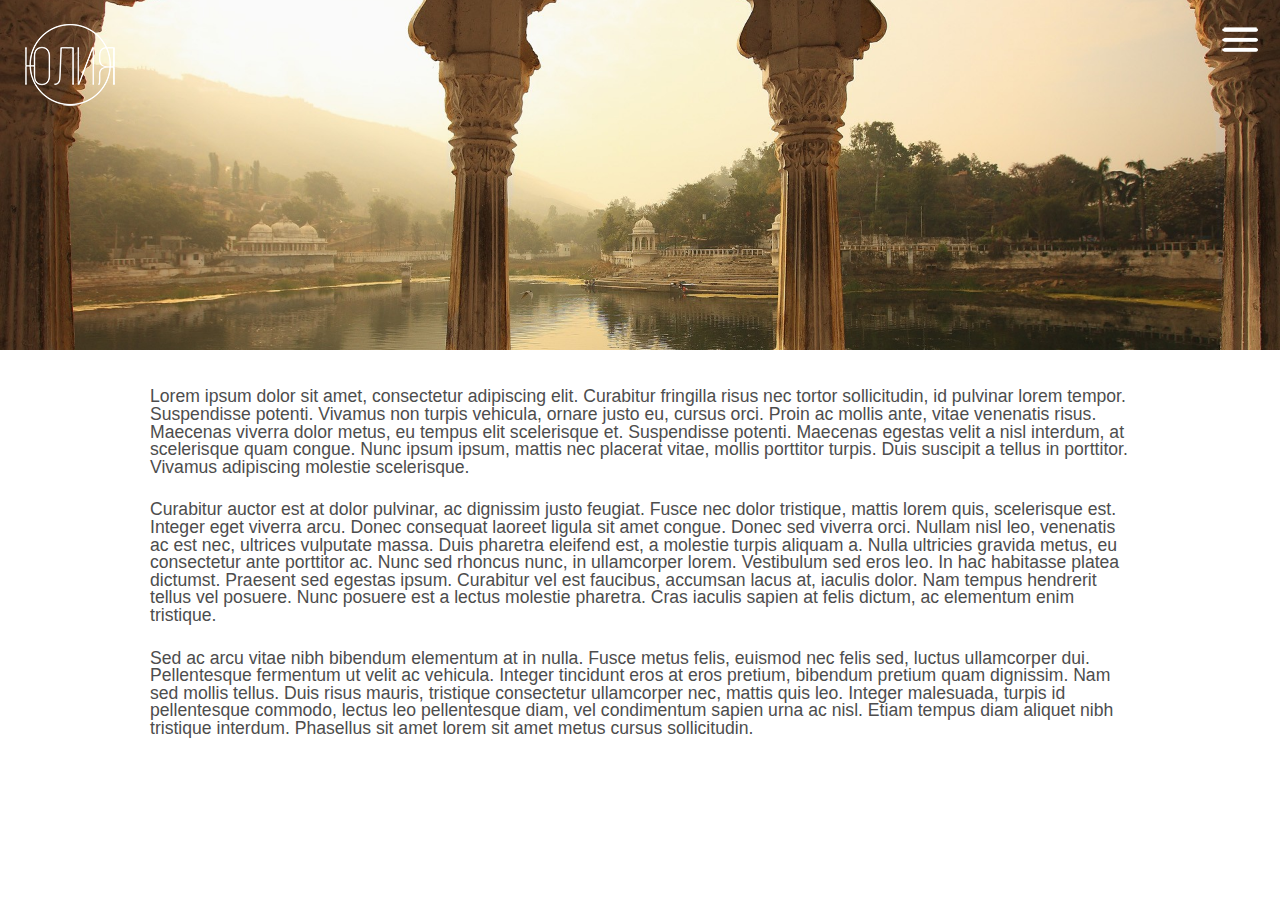
==== about.html @ 09c21a44 "Partial navigation fix" ====
<DOCTYPE HTML>
	<html>
	<head>		
		<meta charset="UTF-8" />
		<meta http-equiv="X-UA-Compatible" content="IE=edge,chrome=1"> 
		<title>About</title>
		<link href="http://maxcdn.bootstrapcdn.com/font-awesome/4.1.0/css/font-awesome.min.css" rel="stylesheet">
		<link href='http://fonts.googleapis.com/css?family=Lato:300' rel='stylesheet' type='text/css'>
		<link href='http://fonts.googleapis.com/css?family=Lato:100' rel='stylesheet' type='text/css'>
		<script type="text/javascript" src="js/main.js"></script>
		<link href="stylesheets/screen.css" media="screen, projection" rel="stylesheet" type="text/css"/>
		<link href='http://fonts.googleapis.com/css?family=Arimo' rel='stylesheet' type='text/css'>
	</head>
	<body>
		<div id="container-about">
			<div id="about-img">
				<span><a href="index.html"><img src="./images/logo-new.png" class="logo"></a></span>
				<nav id="main-nav">
					<a href="#" id="menu-icon"></a>
					<ul>
						<li><a href="about.html">About</a></li>
						<li><a href="basics.html">Basics</a></li>
						<li><a href="travel.html">Travel</a></li>
						<li><a href="photographs.html">Photographs</a></li>
					</ul>
				</nav>
			</div>
			<div id="content">
				<p> Lorem ipsum dolor sit amet, consectetur adipiscing elit. Curabitur fringilla risus nec tortor sollicitudin, id pulvinar lorem tempor. Suspendisse potenti. Vivamus non turpis vehicula, ornare justo eu, cursus orci. Proin ac mollis ante, vitae venenatis risus. Maecenas viverra dolor metus, eu tempus elit scelerisque et. Suspendisse potenti. Maecenas egestas velit a nisl interdum, at scelerisque quam congue. Nunc ipsum ipsum, mattis nec placerat vitae, mollis porttitor turpis. Duis suscipit a tellus in porttitor. Vivamus adipiscing molestie scelerisque.</p>

				<p>Curabitur auctor est at dolor pulvinar, ac dignissim justo feugiat. Fusce nec dolor tristique, mattis lorem quis, scelerisque est. Integer eget viverra arcu. Donec consequat laoreet ligula sit amet congue. Donec sed viverra orci. Nullam nisl leo, venenatis ac est nec, ultrices vulputate massa. Duis pharetra eleifend est, a molestie turpis aliquam a. Nulla ultricies gravida metus, eu consectetur ante porttitor ac. Nunc sed rhoncus nunc, in ullamcorper lorem. Vestibulum sed eros leo. In hac habitasse platea dictumst. Praesent sed egestas ipsum. Curabitur vel est faucibus, accumsan lacus at, iaculis dolor. Nam tempus hendrerit tellus vel posuere. Nunc posuere est a lectus molestie pharetra. Cras iaculis sapien at felis dictum, ac elementum enim tristique.</p>

				<p>Sed ac arcu vitae nibh bibendum elementum at in nulla. Fusce metus felis, euismod nec felis sed, luctus ullamcorper dui. Pellentesque fermentum ut velit ac vehicula. Integer tincidunt eros at eros pretium, bibendum pretium quam dignissim. Nam sed mollis tellus. Duis risus mauris, tristique consectetur ullamcorper nec, mattis quis leo. Integer malesuada, turpis id pellentesque commodo, lectus leo pellentesque diam, vel condimentum sapien urna ac nisl. Etiam tempus diam aliquet nibh tristique interdum. Phasellus sit amet lorem sit amet metus cursus sollicitudin. </p>
			</div>
		</div>
		<script type="text/javascript" src='bower_components/jquery/dist/jquery.js'></script>
	</body>
	</html>
---- stylesheets/screen.css ----
/* Welcome to Compass.
 * In this file you should write your main styles. (or centralize your imports)
 * Import this file using the following HTML or equivalent:
 * <link href="/stylesheets/screen.css" media="screen, projection" rel="stylesheet" type="text/css" /> */
/* line 17, ../../../../../Library/Ruby/Gems/2.0.0/gems/compass-0.12.7/frameworks/compass/stylesheets/compass/reset/_utilities.scss */
html, body, div, span, applet, object, iframe,
h1, h2, h3, h4, h5, h6, p, blockquote, pre,
a, abbr, acronym, address, big, cite, code,
del, dfn, em, img, ins, kbd, q, s, samp,
small, strike, strong, sub, sup, tt, var,
b, u, i, center,
dl, dt, dd, ol, ul, li,
fieldset, form, label, legend,
table, caption, tbody, tfoot, thead, tr, th, td,
article, aside, canvas, details, embed,
figure, figcaption, footer, header, hgroup,
menu, nav, output, ruby, section, summary,
time, mark, audio, video {
  margin: 0;
  padding: 0;
  border: 0;
  font: inherit;
  font-size: 100%;
  vertical-align: baseline;
}

/* line 22, ../../../../../Library/Ruby/Gems/2.0.0/gems/compass-0.12.7/frameworks/compass/stylesheets/compass/reset/_utilities.scss */
html {
  line-height: 1;
}

/* line 24, ../../../../../Library/Ruby/Gems/2.0.0/gems/compass-0.12.7/frameworks/compass/stylesheets/compass/reset/_utilities.scss */
ol, ul {
  list-style: none;
}

/* line 26, ../../../../../Library/Ruby/Gems/2.0.0/gems/compass-0.12.7/frameworks/compass/stylesheets/compass/reset/_utilities.scss */
table {
  border-collapse: collapse;
  border-spacing: 0;
}

/* line 28, ../../../../../Library/Ruby/Gems/2.0.0/gems/compass-0.12.7/frameworks/compass/stylesheets/compass/reset/_utilities.scss */
caption, th, td {
  text-align: left;
  font-weight: normal;
  vertical-align: middle;
}

/* line 30, ../../../../../Library/Ruby/Gems/2.0.0/gems/compass-0.12.7/frameworks/compass/stylesheets/compass/reset/_utilities.scss */
q, blockquote {
  quotes: none;
}
/* line 103, ../../../../../Library/Ruby/Gems/2.0.0/gems/compass-0.12.7/frameworks/compass/stylesheets/compass/reset/_utilities.scss */
q:before, q:after, blockquote:before, blockquote:after {
  content: "";
  content: none;
}

/* line 32, ../../../../../Library/Ruby/Gems/2.0.0/gems/compass-0.12.7/frameworks/compass/stylesheets/compass/reset/_utilities.scss */
a img {
  border: none;
}

/* line 116, ../../../../../Library/Ruby/Gems/2.0.0/gems/compass-0.12.7/frameworks/compass/stylesheets/compass/reset/_utilities.scss */
article, aside, details, figcaption, figure, footer, header, hgroup, menu, nav, section, summary {
  display: block;
}

/* line 13, ../sass/screen.scss */
body {
  color: black;
  font-family: 'Lato', sans-serif;
}

/* line 17, ../sass/screen.scss */
#container-about {
  min-height: 850px;
  margin: 0 auto;
  width: 100%;
}

/* line 22, ../sass/screen.scss */
#container-index {
  background: url("../images/3.jpg") no-repeat scroll 0 center/cover #333333;
  height: 975px;
  margin: 0 auto;
  position: fixed;
  top: 0;
  width: 100%;
}
/* line 29, ../sass/screen.scss */
#container-index h1 {
  color: white;
  font-size: 8.5em;
  font-weight: 100;
}

/* line 35, ../sass/screen.scss */
.landing {
  text-align: center;
  margin-top: 200px;
}

/* line 39, ../sass/screen.scss */
.second {
  text-align: center;
  margin-top: 50px;
}

/* line 44, ../sass/screen.scss */
span .logo {
  float: left;
  margin: 20px 0 0 20px;
}
/* line 48, ../sass/screen.scss */
span .nav {
  float: right;
  margin-right: 40px;
  margin-top: 20px;
}

/* line 54, ../sass/screen.scss */
#menu-icon {
  display: block;
  width: 40px;
  height: 40px;
  background: url(../images/menu.png) center;
  background-repeat: no-repeat;
  float: right;
  z-index: 2;
  margin: 20px 20px 0 0;
}

/* line 64, ../sass/screen.scss */
#main-nav ul, #main-nav:active ul {
  display: none;
  position: absolute;
  padding: 20px;
  background-color: #000;
  border: 5px solid #000;
  width: 100%;
  border-radius: 4px 0px 4px 4px;
  min-height: 875px;
}

/* line 74, ../sass/screen.scss */
a:hover#menu-icon {
  border-radius: 4px 4px 0 0;
}

/* line 77, ../sass/screen.scss */
#logo img {
  width: 250px;
}

/* line 80, ../sass/screen.scss */
#main-nav li {
  text-align: center;
  width: 100%;
  padding: 3px 0px;
  margin: 0;
}
/* line 86, ../sass/screen.scss */
#main-nav li a {
  color: fff;
  text-decoration: none;
  font-size: 8em;
  font-weight: 100;
}
/* line 92, ../sass/screen.scss */
#main-nav li a:hover {
  text-decoration: underline;
}

/* line 96, ../sass/screen.scss */
#about-img {
  background: url("../images/about.jpg") no-repeat scroll 0 center/cover #333333;
  height: 350px;
  margin: 0 auto;
  top: 0;
  width: 100%;
}
/* line 103, ../sass/screen.scss */
#about-img h1 {
  text-align: center;
  font-size: 5em;
  color: #fff;
  font-weight: 100;
  padding-top: 150px;
  position: relative;
}

/* line 112, ../sass/screen.scss */
#basics-img {
  background: url("../images/basics.jpg") no-repeat scroll 0 center/cover #333333;
  height: 350px;
  margin: 0 auto;
  top: 0;
  width: 100%;
}
/* line 119, ../sass/screen.scss */
#basics-img h1 {
  text-align: center;
  font-size: 5em;
  color: #fff;
  font-weight: 100;
  padding-top: 150px;
  position: relative;
}

/* line 129, ../sass/screen.scss */
#content {
  max-width: 980px;
  margin: 0 auto;
  padding: 3%;
}
/* line 134, ../sass/screen.scss */
#content p {
  color: #4D4D4D;
  font-size: 1.1em;
  padding-bottom: 25px;
  font-weight: 400;
  font-family: 'Oxygen', sans-serif;
}

/* line 142, ../sass/screen.scss */
#travel-img {
  background: url("../images/travel.jpg") no-repeat scroll 0 center/cover #333333;
  height: 350px;
  margin: 0 auto;
  top: 0;
  width: 100%;
}
/* line 149, ../sass/screen.scss */
#travel-img h1 {
  text-align: center;
  font-size: 5em;
  color: #fff;
  font-weight: 100;
  padding-top: 150px;
  position: relative;
}

/* line 158, ../sass/screen.scss */
#photographs-img {
  background: url("../images/photographs.jpg") no-repeat scroll 0 center/cover #333333;
  height: 350px;
  margin: 0 auto;
  top: 0;
  width: 100%;
}
/* line 165, ../sass/screen.scss */
#photographs-img h1 {
  text-align: center;
  font-size: 5em;
  color: #fff;
  font-weight: 100;
  padding-top: 150px;
  position: relative;
}
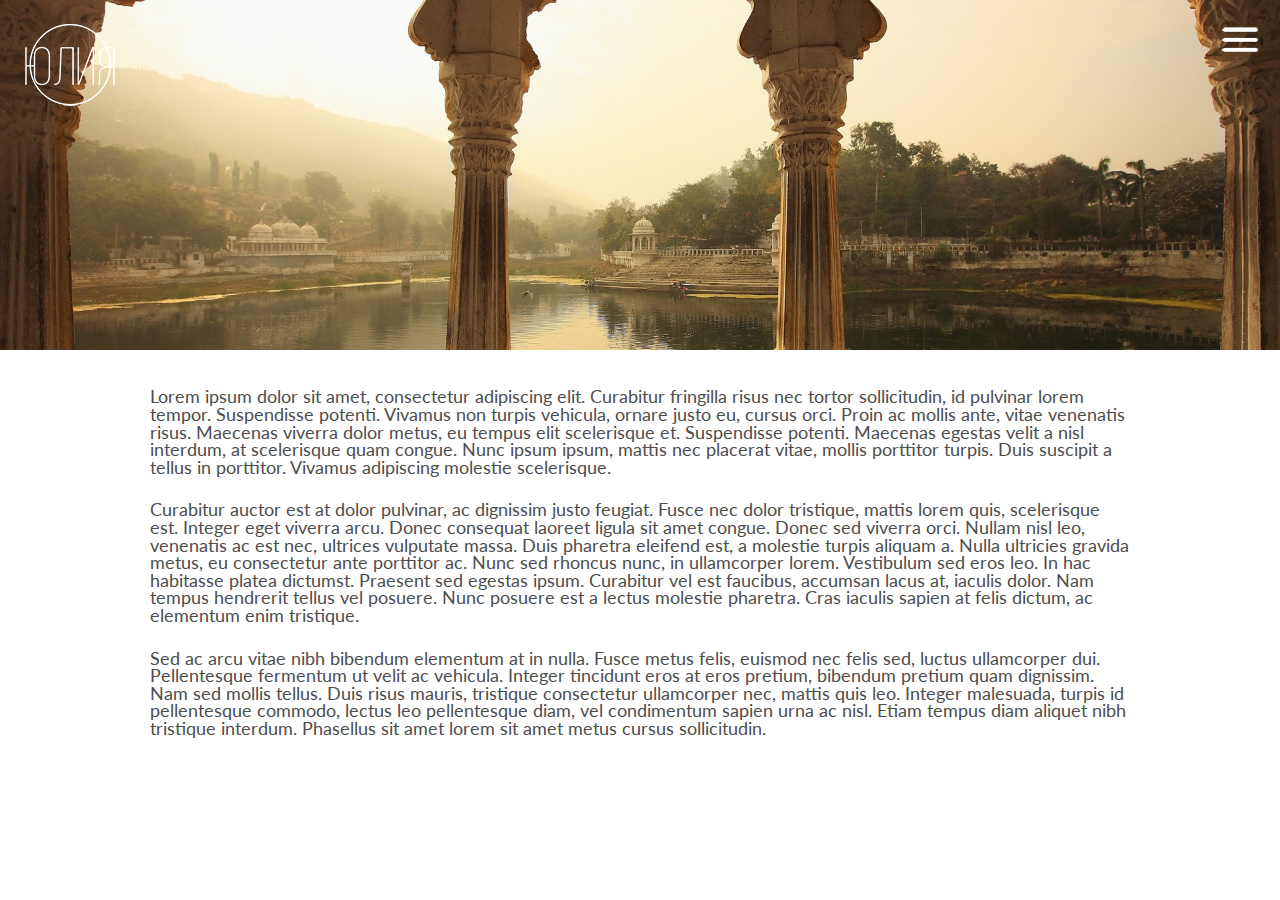
==== commit fcd54221: "Fixed nav" ====
--- a/about.html
+++ b/about.html
@@ -4,20 +4,21 @@
 		<meta charset="UTF-8" />
 		<meta http-equiv="X-UA-Compatible" content="IE=edge,chrome=1"> 
 		<title>About</title>
+		<script type="text/javascript" src='bower_components/jquery/dist/jquery.js'></script>
 		<link href="http://maxcdn.bootstrapcdn.com/font-awesome/4.1.0/css/font-awesome.min.css" rel="stylesheet">
 		<link href='http://fonts.googleapis.com/css?family=Lato:300' rel='stylesheet' type='text/css'>
 		<link href='http://fonts.googleapis.com/css?family=Lato:100' rel='stylesheet' type='text/css'>
 		<script type="text/javascript" src="js/main.js"></script>
 		<link href="stylesheets/screen.css" media="screen, projection" rel="stylesheet" type="text/css"/>
-		<link href='http://fonts.googleapis.com/css?family=Arimo' rel='stylesheet' type='text/css'>
 	</head>
 	<body>
 		<div id="container-about">
 			<div id="about-img">
 				<span><a href="index.html"><img src="./images/logo-new.png" class="logo"></a></span>
 				<nav id="main-nav">
-					<a href="#" id="menu-icon"></a>
+					<a href="#" id="menu-icon" class="show"></a>
 					<ul>
+						<li><a href="index.html">Home</a></li>
 						<li><a href="about.html">About</a></li>
 						<li><a href="basics.html">Basics</a></li>
 						<li><a href="travel.html">Travel</a></li>
@@ -33,6 +34,5 @@
 				<p>Sed ac arcu vitae nibh bibendum elementum at in nulla. Fusce metus felis, euismod nec felis sed, luctus ullamcorper dui. Pellentesque fermentum ut velit ac vehicula. Integer tincidunt eros at eros pretium, bibendum pretium quam dignissim. Nam sed mollis tellus. Duis risus mauris, tristique consectetur ullamcorper nec, mattis quis leo. Integer malesuada, turpis id pellentesque commodo, lectus leo pellentesque diam, vel condimentum sapien urna ac nisl. Etiam tempus diam aliquet nibh tristique interdum. Phasellus sit amet lorem sit amet metus cursus sollicitudin. </p>
 			</div>
 		</div>
-		<script type="text/javascript" src='bower_components/jquery/dist/jquery.js'></script>
 	</body>
 	</html>--- a/stylesheets/screen.css
+++ b/stylesheets/screen.css
@@ -135,45 +135,41 @@
 /* line 64, ../sass/screen.scss */
 #main-nav ul, #main-nav:active ul {
   display: none;
-  position: absolute;
-  padding: 20px;
   background-color: #000;
-  border: 5px solid #000;
-  width: 100%;
-  border-radius: 4px 0px 4px 4px;
-  min-height: 875px;
-}
-
-/* line 74, ../sass/screen.scss */
+  width: 100%;
+  height: 875px;
+}
+
+/* line 70, ../sass/screen.scss */
 a:hover#menu-icon {
   border-radius: 4px 4px 0 0;
 }
 
-/* line 77, ../sass/screen.scss */
+/* line 73, ../sass/screen.scss */
 #logo img {
   width: 250px;
 }
 
-/* line 80, ../sass/screen.scss */
+/* line 76, ../sass/screen.scss */
 #main-nav li {
   text-align: center;
   width: 100%;
-  padding: 3px 0px;
+  padding: 5px 0px;
   margin: 0;
 }
-/* line 86, ../sass/screen.scss */
+/* line 82, ../sass/screen.scss */
 #main-nav li a {
   color: fff;
   text-decoration: none;
-  font-size: 8em;
-  font-weight: 100;
-}
-/* line 92, ../sass/screen.scss */
+  font-size: 7em;
+  font-weight: 100;
+}
+/* line 88, ../sass/screen.scss */
 #main-nav li a:hover {
   text-decoration: underline;
 }
 
-/* line 96, ../sass/screen.scss */
+/* line 93, ../sass/screen.scss */
 #about-img {
   background: url("../images/about.jpg") no-repeat scroll 0 center/cover #333333;
   height: 350px;
@@ -181,7 +177,7 @@
   top: 0;
   width: 100%;
 }
-/* line 103, ../sass/screen.scss */
+/* line 100, ../sass/screen.scss */
 #about-img h1 {
   text-align: center;
   font-size: 5em;
@@ -191,7 +187,7 @@
   position: relative;
 }
 
-/* line 112, ../sass/screen.scss */
+/* line 109, ../sass/screen.scss */
 #basics-img {
   background: url("../images/basics.jpg") no-repeat scroll 0 center/cover #333333;
   height: 350px;
@@ -199,7 +195,7 @@
   top: 0;
   width: 100%;
 }
-/* line 119, ../sass/screen.scss */
+/* line 116, ../sass/screen.scss */
 #basics-img h1 {
   text-align: center;
   font-size: 5em;
@@ -209,22 +205,21 @@
   position: relative;
 }
 
-/* line 129, ../sass/screen.scss */
+/* line 126, ../sass/screen.scss */
 #content {
   max-width: 980px;
   margin: 0 auto;
   padding: 3%;
 }
-/* line 134, ../sass/screen.scss */
+/* line 131, ../sass/screen.scss */
 #content p {
   color: #4D4D4D;
   font-size: 1.1em;
   padding-bottom: 25px;
   font-weight: 400;
-  font-family: 'Oxygen', sans-serif;
-}
-
-/* line 142, ../sass/screen.scss */
+}
+
+/* line 138, ../sass/screen.scss */
 #travel-img {
   background: url("../images/travel.jpg") no-repeat scroll 0 center/cover #333333;
   height: 350px;
@@ -232,7 +227,7 @@
   top: 0;
   width: 100%;
 }
-/* line 149, ../sass/screen.scss */
+/* line 145, ../sass/screen.scss */
 #travel-img h1 {
   text-align: center;
   font-size: 5em;
@@ -242,7 +237,7 @@
   position: relative;
 }
 
-/* line 158, ../sass/screen.scss */
+/* line 154, ../sass/screen.scss */
 #photographs-img {
   background: url("../images/photographs.jpg") no-repeat scroll 0 center/cover #333333;
   height: 350px;
@@ -250,7 +245,7 @@
   top: 0;
   width: 100%;
 }
-/* line 165, ../sass/screen.scss */
+/* line 161, ../sass/screen.scss */
 #photographs-img h1 {
   text-align: center;
   font-size: 5em;
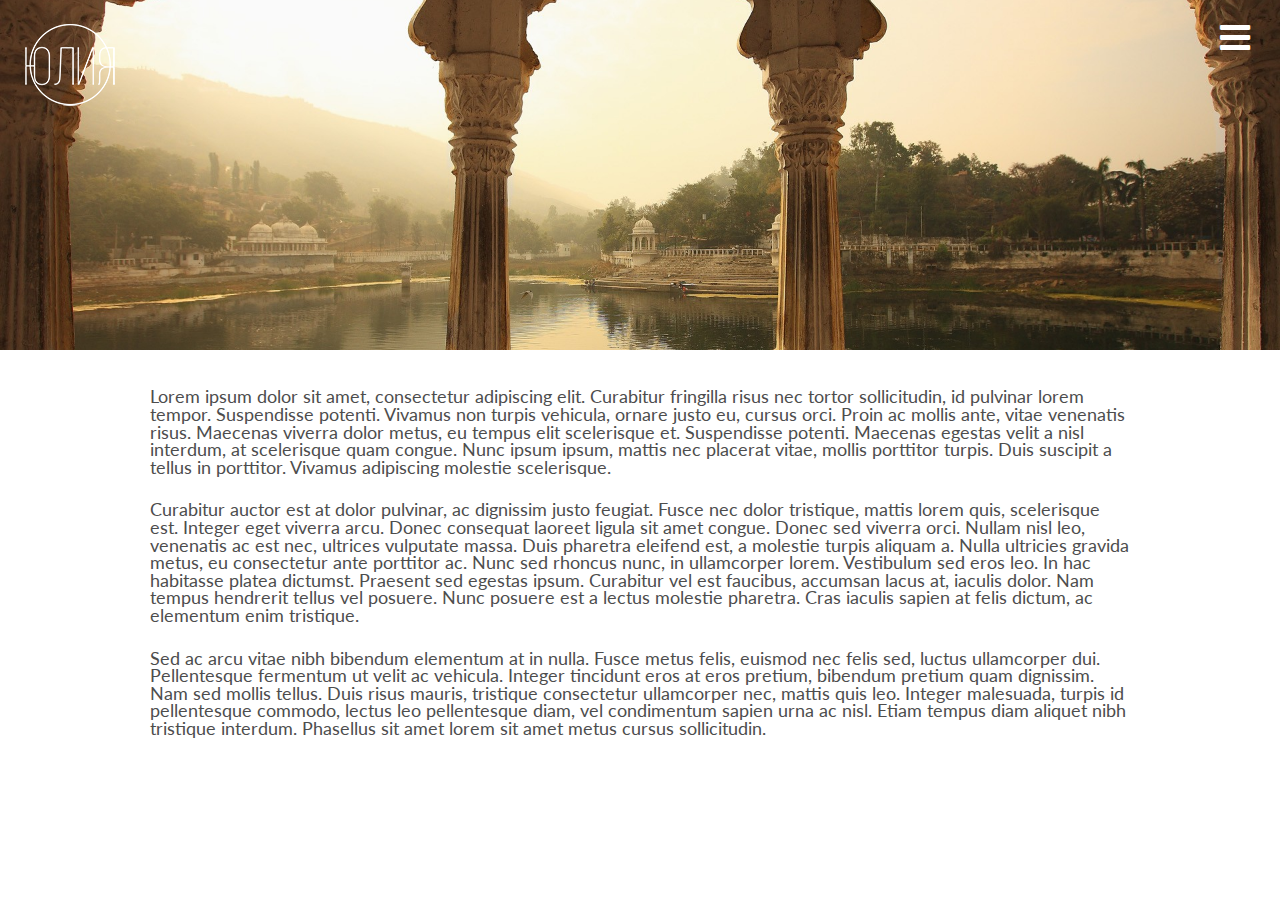
==== commit 8b3c8740: "Photo subdivisions" ====
--- a/about.html
+++ b/about.html
@@ -16,7 +16,7 @@
 			<div id="about-img">
 				<span><a href="index.html"><img src="./images/logo-new.png" class="logo"></a></span>
 				<nav id="main-nav">
-					<a href="#" id="menu-icon" class="show"></a>
+					<a href="#" id="menu-icon" class="show"><i class="fa fa-bars"></i></a>
 					<ul>
 						<li><a href="index.html">Home</a></li>
 						<li><a href="about.html">About</a></li>
--- a/stylesheets/screen.css
+++ b/stylesheets/screen.css
@@ -125,14 +125,19 @@
   display: block;
   width: 40px;
   height: 40px;
-  background: url(../images/menu.png) center;
   background-repeat: no-repeat;
   float: right;
   z-index: 2;
-  margin: 20px 20px 0 0;
-}
-
-/* line 64, ../sass/screen.scss */
+  margin: 20px 20px 0 40px;
+}
+
+/* line 63, ../sass/screen.scss */
+.fa-bars {
+  color: #fff;
+  font-size: 2.2em;
+}
+
+/* line 67, ../sass/screen.scss */
 #main-nav ul, #main-nav:active ul {
   display: none;
   background-color: #000;
@@ -140,36 +145,36 @@
   height: 875px;
 }
 
-/* line 70, ../sass/screen.scss */
+/* line 73, ../sass/screen.scss */
 a:hover#menu-icon {
   border-radius: 4px 4px 0 0;
 }
 
-/* line 73, ../sass/screen.scss */
+/* line 76, ../sass/screen.scss */
 #logo img {
   width: 250px;
 }
 
-/* line 76, ../sass/screen.scss */
+/* line 79, ../sass/screen.scss */
 #main-nav li {
   text-align: center;
   width: 100%;
   padding: 5px 0px;
   margin: 0;
 }
-/* line 82, ../sass/screen.scss */
+/* line 85, ../sass/screen.scss */
 #main-nav li a {
   color: fff;
   text-decoration: none;
   font-size: 7em;
   font-weight: 100;
 }
-/* line 88, ../sass/screen.scss */
+/* line 91, ../sass/screen.scss */
 #main-nav li a:hover {
   text-decoration: underline;
 }
 
-/* line 93, ../sass/screen.scss */
+/* line 96, ../sass/screen.scss */
 #about-img {
   background: url("../images/about.jpg") no-repeat scroll 0 center/cover #333333;
   height: 350px;
@@ -177,7 +182,7 @@
   top: 0;
   width: 100%;
 }
-/* line 100, ../sass/screen.scss */
+/* line 103, ../sass/screen.scss */
 #about-img h1 {
   text-align: center;
   font-size: 5em;
@@ -187,7 +192,7 @@
   position: relative;
 }
 
-/* line 109, ../sass/screen.scss */
+/* line 112, ../sass/screen.scss */
 #basics-img {
   background: url("../images/basics.jpg") no-repeat scroll 0 center/cover #333333;
   height: 350px;
@@ -195,7 +200,7 @@
   top: 0;
   width: 100%;
 }
-/* line 116, ../sass/screen.scss */
+/* line 119, ../sass/screen.scss */
 #basics-img h1 {
   text-align: center;
   font-size: 5em;
@@ -205,13 +210,13 @@
   position: relative;
 }
 
-/* line 126, ../sass/screen.scss */
+/* line 128, ../sass/screen.scss */
 #content {
   max-width: 980px;
   margin: 0 auto;
   padding: 3%;
 }
-/* line 131, ../sass/screen.scss */
+/* line 133, ../sass/screen.scss */
 #content p {
   color: #4D4D4D;
   font-size: 1.1em;
@@ -219,7 +224,17 @@
   font-weight: 400;
 }
 
-/* line 138, ../sass/screen.scss */
+/* line 140, ../sass/screen.scss */
+#content-photos {
+  margin: 0 auto;
+  padding: 3%;
+}
+/* line 144, ../sass/screen.scss */
+#content-photos h3 {
+  padding: 5px;
+}
+
+/* line 148, ../sass/screen.scss */
 #travel-img {
   background: url("../images/travel.jpg") no-repeat scroll 0 center/cover #333333;
   height: 350px;
@@ -227,7 +242,7 @@
   top: 0;
   width: 100%;
 }
-/* line 145, ../sass/screen.scss */
+/* line 155, ../sass/screen.scss */
 #travel-img h1 {
   text-align: center;
   font-size: 5em;
@@ -237,7 +252,7 @@
   position: relative;
 }
 
-/* line 154, ../sass/screen.scss */
+/* line 164, ../sass/screen.scss */
 #photographs-img {
   background: url("../images/photographs.jpg") no-repeat scroll 0 center/cover #333333;
   height: 350px;
@@ -245,7 +260,7 @@
   top: 0;
   width: 100%;
 }
-/* line 161, ../sass/screen.scss */
+/* line 171, ../sass/screen.scss */
 #photographs-img h1 {
   text-align: center;
   font-size: 5em;
@@ -254,3 +269,76 @@
   padding-top: 150px;
   position: relative;
 }
+
+/* line 180, ../sass/screen.scss */
+#map-canvas {
+  height: 700px;
+}
+
+/* line 184, ../sass/screen.scss */
+ul.img-list {
+  list-style-type: none;
+  margin: 0;
+  padding: 0;
+  text-align: center;
+}
+
+/* line 191, ../sass/screen.scss */
+ul.img-list li {
+  display: inline-block;
+  margin: 0 1em 1em 0;
+  position: relative;
+}
+
+/* line 197, ../sass/screen.scss */
+div.text-content {
+  font-family: 'Lato', sans-serif;
+  background: rgba(0, 0, 0, 0.6);
+  font-size: 1.0em;
+  color: white;
+  font-weight: 100;
+  cursor: pointer;
+  position: absolute;
+  opacity: 0;
+  -webkit-transition: opacity 500ms;
+  -moz-transition: opacity 500ms;
+  -o-transition: opacity 500ms;
+  transition: opacity 500ms;
+  z-index: 1;
+  top: 0;
+  left: 0;
+  bottom: 0;
+  right: 0;
+}
+
+/* line 217, ../sass/screen.scss */
+div.text-content h3 {
+  text-transform: uppercase;
+  font-weight: 100;
+  font-size: 1.4em;
+  text-decoration: underline;
+}
+
+/* line 223, ../sass/screen.scss */
+.img-list img {
+  width: 100%;
+}
+
+/* line 226, ../sass/screen.scss */
+div.text-content div {
+  display: table-cell;
+  text-align: center;
+  vertical-align: middle;
+  width: 420px;
+  height: 225px;
+}
+
+/* line 233, ../sass/screen.scss */
+ul.img-list li:hover div.text-content {
+  opacity: 1;
+}
+
+/* line 236, ../sass/screen.scss */
+.photo-main {
+  display: inline-block;
+}
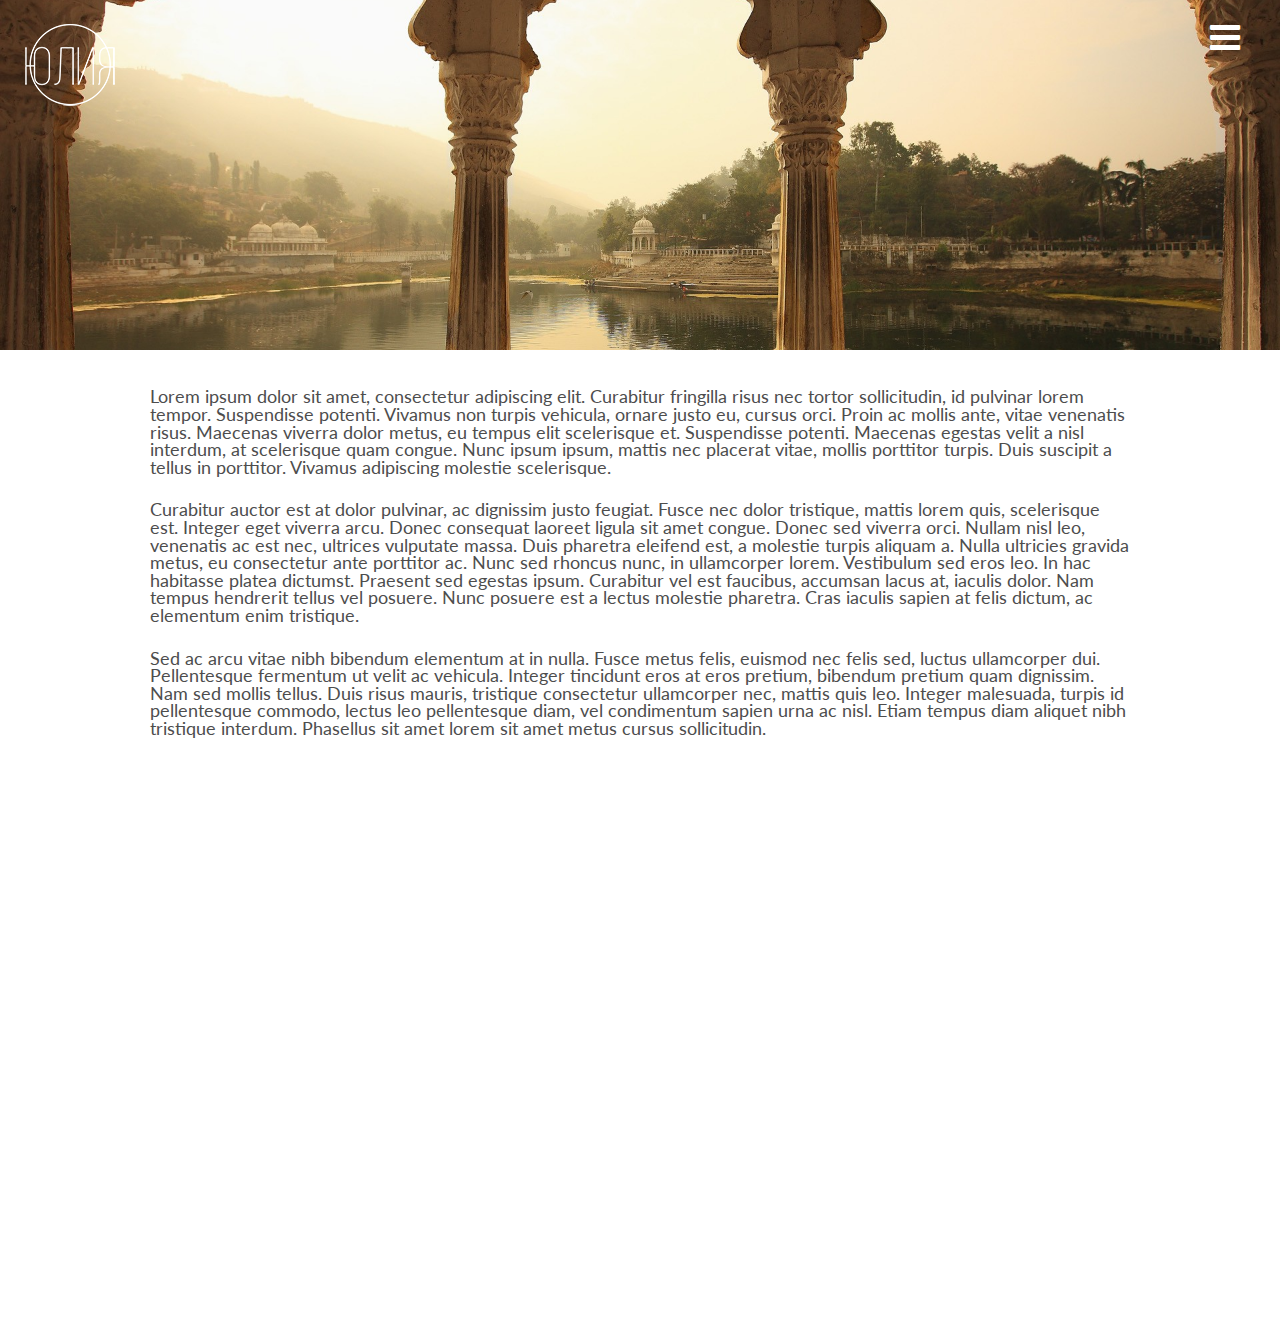
==== commit c11ad69a: "Code clean up" ====
--- a/about.html
+++ b/about.html
@@ -12,8 +12,8 @@
 		<link href="stylesheets/screen.css" media="screen, projection" rel="stylesheet" type="text/css"/>
 	</head>
 	<body>
-		<div id="container-about">
-			<div id="about-img">
+		<div id="container">
+			<div id="about-img" class="page-img">
 				<span><a href="index.html"><img src="./images/logo-new.png" class="logo"></a></span>
 				<nav id="main-nav">
 					<a href="#" id="menu-icon" class="show"><i class="fa fa-bars"></i></a>
@@ -25,6 +25,7 @@
 						<li><a href="photographs.html">Photographs</a></li>
 					</ul>
 				</nav>
+				<h1>ABOUT</h1>
 			</div>
 			<div id="content">
 				<p> Lorem ipsum dolor sit amet, consectetur adipiscing elit. Curabitur fringilla risus nec tortor sollicitudin, id pulvinar lorem tempor. Suspendisse potenti. Vivamus non turpis vehicula, ornare justo eu, cursus orci. Proin ac mollis ante, vitae venenatis risus. Maecenas viverra dolor metus, eu tempus elit scelerisque et. Suspendisse potenti. Maecenas egestas velit a nisl interdum, at scelerisque quam congue. Nunc ipsum ipsum, mattis nec placerat vitae, mollis porttitor turpis. Duis suscipit a tellus in porttitor. Vivamus adipiscing molestie scelerisque.</p>
--- a/stylesheets/screen.css
+++ b/stylesheets/screen.css
@@ -67,20 +67,20 @@
   display: block;
 }
 
-/* line 13, ../sass/screen.scss */
+/* line 14, ../sass/screen.scss */
 body {
   color: black;
   font-family: 'Lato', sans-serif;
 }
 
-/* line 17, ../sass/screen.scss */
-#container-about {
+/* line 18, ../sass/screen.scss */
+#container {
   min-height: 850px;
   margin: 0 auto;
   width: 100%;
 }
 
-/* line 22, ../sass/screen.scss */
+/* line 23, ../sass/screen.scss */
 #container-index {
   background: url("../images/3.jpg") no-repeat scroll 0 center/cover #333333;
   height: 975px;
@@ -89,38 +89,40 @@
   top: 0;
   width: 100%;
 }
-/* line 29, ../sass/screen.scss */
+/* line 30, ../sass/screen.scss */
 #container-index h1 {
   color: white;
   font-size: 8.5em;
   font-weight: 100;
 }
 
-/* line 35, ../sass/screen.scss */
+/* line 36, ../sass/screen.scss */
 .landing {
   text-align: center;
   margin-top: 200px;
 }
 
-/* line 39, ../sass/screen.scss */
+/* line 40, ../sass/screen.scss */
 .second {
   text-align: center;
   margin-top: 50px;
 }
 
-/* line 44, ../sass/screen.scss */
+/* line 45, ../sass/screen.scss */
 span .logo {
   float: left;
   margin: 20px 0 0 20px;
-}
-/* line 48, ../sass/screen.scss */
+  position: absolute;
+}
+/* line 50, ../sass/screen.scss */
 span .nav {
   float: right;
   margin-right: 40px;
   margin-top: 20px;
-}
-
-/* line 54, ../sass/screen.scss */
+  position: absolute;
+}
+
+/* line 57, ../sass/screen.scss */
 #menu-icon {
   display: block;
   width: 40px;
@@ -129,15 +131,17 @@
   float: right;
   z-index: 2;
   margin: 20px 20px 0 40px;
-}
-
-/* line 63, ../sass/screen.scss */
+  position: absolute;
+  right: 10;
+}
+
+/* line 68, ../sass/screen.scss */
 .fa-bars {
   color: #fff;
   font-size: 2.2em;
 }
 
-/* line 67, ../sass/screen.scss */
+/* line 72, ../sass/screen.scss */
 #main-nav ul, #main-nav:active ul {
   display: none;
   background-color: #000;
@@ -145,137 +149,111 @@
   height: 875px;
 }
 
-/* line 73, ../sass/screen.scss */
+/* line 78, ../sass/screen.scss */
 a:hover#menu-icon {
   border-radius: 4px 4px 0 0;
 }
 
-/* line 76, ../sass/screen.scss */
+/* line 81, ../sass/screen.scss */
 #logo img {
   width: 250px;
 }
 
-/* line 79, ../sass/screen.scss */
+/* line 84, ../sass/screen.scss */
 #main-nav li {
   text-align: center;
   width: 100%;
   padding: 5px 0px;
   margin: 0;
 }
-/* line 85, ../sass/screen.scss */
+/* line 90, ../sass/screen.scss */
 #main-nav li a {
-  color: fff;
+  color: white;
   text-decoration: none;
   font-size: 7em;
   font-weight: 100;
 }
-/* line 91, ../sass/screen.scss */
+/* line 96, ../sass/screen.scss */
 #main-nav li a:hover {
   text-decoration: underline;
 }
 
-/* line 96, ../sass/screen.scss */
+/* line 101, ../sass/screen.scss */
 #about-img {
   background: url("../images/about.jpg") no-repeat scroll 0 center/cover #333333;
-  height: 350px;
-  margin: 0 auto;
-  top: 0;
-  width: 100%;
-}
-/* line 103, ../sass/screen.scss */
-#about-img h1 {
-  text-align: center;
-  font-size: 5em;
-  color: #fff;
-  font-weight: 100;
-  padding-top: 150px;
-  position: relative;
-}
-
-/* line 112, ../sass/screen.scss */
+}
+
+/* line 104, ../sass/screen.scss */
 #basics-img {
   background: url("../images/basics.jpg") no-repeat scroll 0 center/cover #333333;
+}
+
+/* line 107, ../sass/screen.scss */
+#travel-img {
+  background: url("../images/travel.jpg") no-repeat scroll 0 center/cover #333333;
+}
+
+/* line 110, ../sass/screen.scss */
+#photographs-img {
+  background: url("../images/photographs.jpg") no-repeat scroll 0 center/cover #333333;
+}
+
+/* line 113, ../sass/screen.scss */
+.page-img {
   height: 350px;
   margin: 0 auto;
   top: 0;
   width: 100%;
 }
 /* line 119, ../sass/screen.scss */
-#basics-img h1 {
+.page-img h1 {
   text-align: center;
   font-size: 5em;
-  color: #fff;
-  font-weight: 100;
-  padding-top: 150px;
+  color: white;
+  font-weight: 100;
+  padding-top: 1250px;
   position: relative;
 }
 
-/* line 128, ../sass/screen.scss */
+/* line 129, ../sass/screen.scss */
 #content {
   max-width: 980px;
   margin: 0 auto;
   padding: 3%;
 }
-/* line 133, ../sass/screen.scss */
+/* line 134, ../sass/screen.scss */
 #content p {
-  color: #4D4D4D;
+  color: #4d4d4d;
   font-size: 1.1em;
   padding-bottom: 25px;
   font-weight: 400;
 }
 
-/* line 140, ../sass/screen.scss */
+/* line 141, ../sass/screen.scss */
 #content-photos {
   margin: 0 auto;
   padding: 3%;
-}
-/* line 144, ../sass/screen.scss */
+  margin-top: 50px;
+  text-align: center;
+}
+/* line 147, ../sass/screen.scss */
 #content-photos h3 {
   padding: 5px;
 }
 
-/* line 148, ../sass/screen.scss */
-#travel-img {
-  background: url("../images/travel.jpg") no-repeat scroll 0 center/cover #333333;
-  height: 350px;
-  margin: 0 auto;
-  top: 0;
-  width: 100%;
-}
-/* line 155, ../sass/screen.scss */
-#travel-img h1 {
-  text-align: center;
-  font-size: 5em;
-  color: #fff;
-  font-weight: 100;
-  padding-top: 150px;
-  position: relative;
-}
-
-/* line 164, ../sass/screen.scss */
-#photographs-img {
-  background: url("../images/photographs.jpg") no-repeat scroll 0 center/cover #333333;
-  height: 350px;
-  margin: 0 auto;
-  top: 0;
-  width: 100%;
-}
-/* line 171, ../sass/screen.scss */
-#photographs-img h1 {
-  text-align: center;
-  font-size: 5em;
-  color: #fff;
-  font-weight: 100;
-  padding-top: 150px;
-  position: relative;
-}
-
-/* line 180, ../sass/screen.scss */
+/* line 151, ../sass/screen.scss */
+#header {
+  position: absolute;
+  left: 100px;
+  top: 150px;
+}
+
+/* line 156, ../sass/screen.scss */
 #map-canvas {
   height: 700px;
 }
 
-/* line 184, ../sass/screen.scss */
+/* line 160, ../sass/screen.scss */
 ul.img-list {
   list-style-type: none;
   margin: 0;
@@ -283,19 +261,19 @@
   text-align: center;
 }
 
-/* line 191, ../sass/screen.scss */
+/* line 167, ../sass/screen.scss */
 ul.img-list li {
   display: inline-block;
   margin: 0 1em 1em 0;
   position: relative;
 }
 
-/* line 197, ../sass/screen.scss */
+/* line 172, ../sass/screen.scss */
 div.text-content {
   font-family: 'Lato', sans-serif;
   background: rgba(0, 0, 0, 0.6);
   font-size: 1.0em;
-  color: white;
+  color: #4d4d4d;
   font-weight: 100;
   cursor: pointer;
   position: absolute;
@@ -310,21 +288,15 @@
   bottom: 0;
   right: 0;
 }
-
-/* line 217, ../sass/screen.scss */
+/* line 191, ../sass/screen.scss */
 div.text-content h3 {
   text-transform: uppercase;
   font-weight: 100;
   font-size: 1.4em;
   text-decoration: underline;
-}
-
-/* line 223, ../sass/screen.scss */
-.img-list img {
-  width: 100%;
-}
-
-/* line 226, ../sass/screen.scss */
+  color: white;
+}
+/* line 199, ../sass/screen.scss */
 div.text-content div {
   display: table-cell;
   text-align: center;
@@ -333,12 +305,17 @@
   height: 225px;
 }
 
-/* line 233, ../sass/screen.scss */
+/* line 209, ../sass/screen.scss */
+.img-list img {
+  width: 100%;
+}
+
+/* line 212, ../sass/screen.scss */
 ul.img-list li:hover div.text-content {
   opacity: 1;
 }
 
-/* line 236, ../sass/screen.scss */
+/* line 215, ../sass/screen.scss */
 .photo-main {
   display: inline-block;
 }
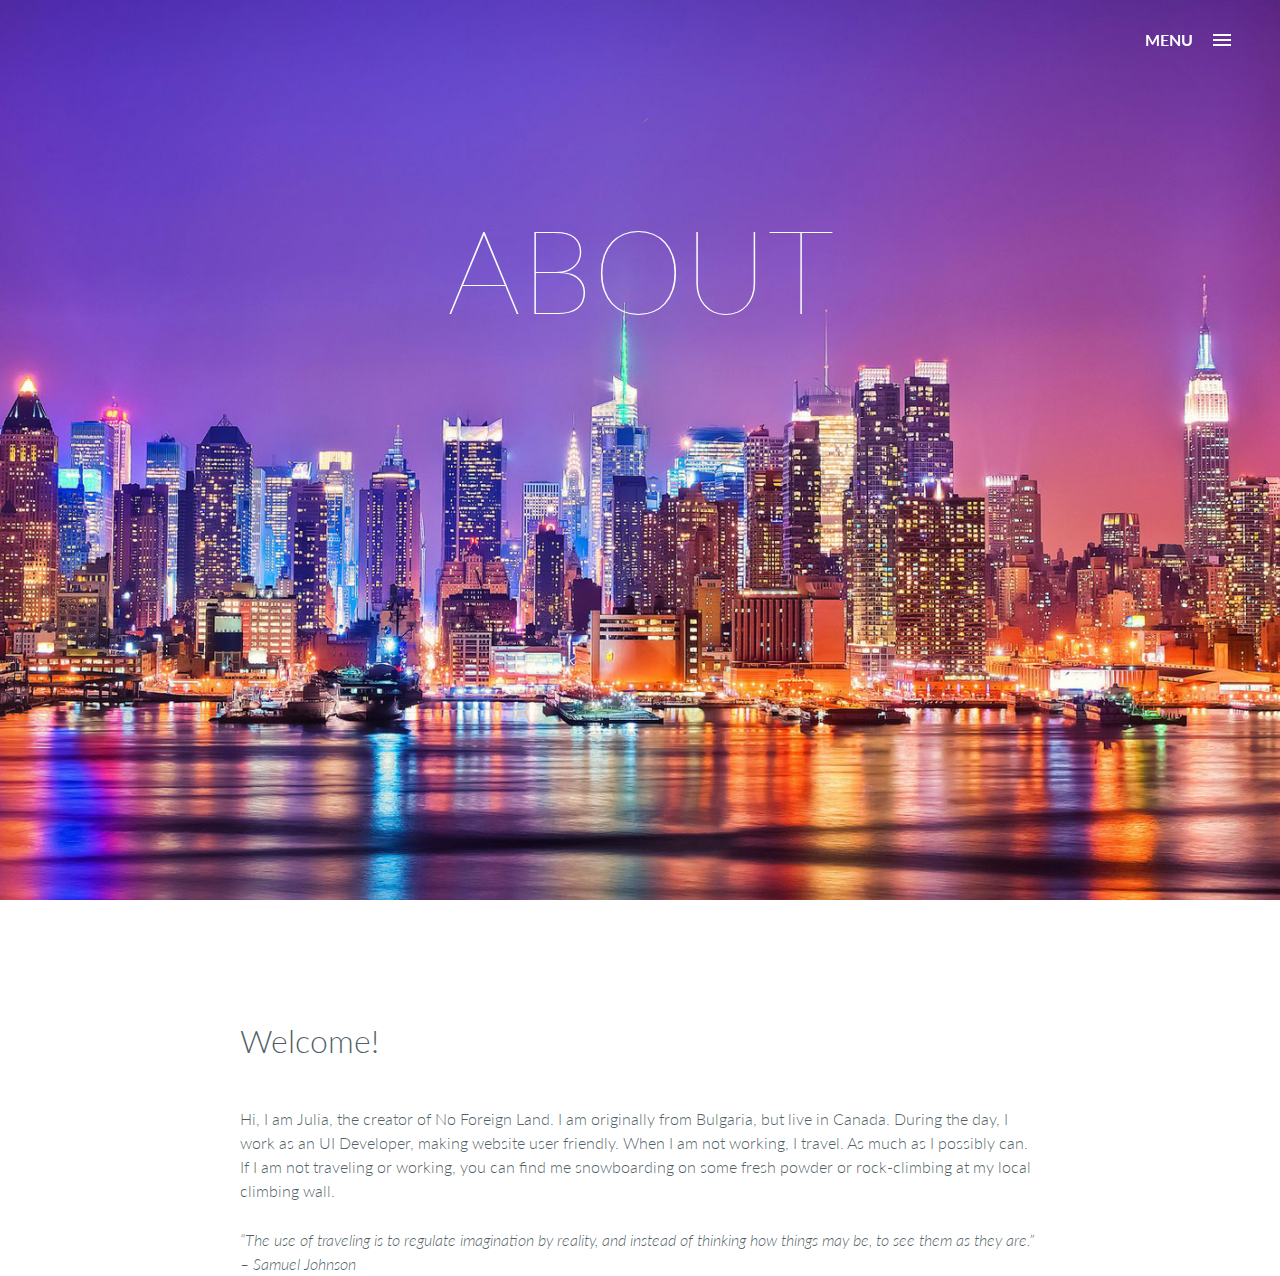
==== commit f632701d: "Added about me page" ====
--- a/about.html
+++ b/about.html
@@ -1,39 +1,47 @@
-<DOCTYPE HTML>
-	<html>
-	<head>		
-		<meta charset="UTF-8" />
-		<meta http-equiv="X-UA-Compatible" content="IE=edge,chrome=1"> 
-		<title>About</title>
-		<script type="text/javascript" src='bower_components/jquery/dist/jquery.js'></script>
-		<link href="http://maxcdn.bootstrapcdn.com/font-awesome/4.1.0/css/font-awesome.min.css" rel="stylesheet">
-		<link href='http://fonts.googleapis.com/css?family=Lato:300' rel='stylesheet' type='text/css'>
-		<link href='http://fonts.googleapis.com/css?family=Lato:100' rel='stylesheet' type='text/css'>
-		<script type="text/javascript" src="js/main.js"></script>
-		<link href="stylesheets/screen.css" media="screen, projection" rel="stylesheet" type="text/css"/>
-	</head>
-	<body>
-		<div id="container">
-			<div id="about-img" class="page-img">
-				<span><a href="index.html"><img src="./images/logo-new.png" class="logo"></a></span>
-				<nav id="main-nav">
-					<a href="#" id="menu-icon" class="show"><i class="fa fa-bars"></i></a>
-					<ul>
-						<li><a href="index.html">Home</a></li>
-						<li><a href="about.html">About</a></li>
-						<li><a href="basics.html">Basics</a></li>
-						<li><a href="travel.html">Travel</a></li>
-						<li><a href="photographs.html">Photographs</a></li>
-					</ul>
-				</nav>
-				<h1>ABOUT</h1>
-			</div>
-			<div id="content">
-				<p> Lorem ipsum dolor sit amet, consectetur adipiscing elit. Curabitur fringilla risus nec tortor sollicitudin, id pulvinar lorem tempor. Suspendisse potenti. Vivamus non turpis vehicula, ornare justo eu, cursus orci. Proin ac mollis ante, vitae venenatis risus. Maecenas viverra dolor metus, eu tempus elit scelerisque et. Suspendisse potenti. Maecenas egestas velit a nisl interdum, at scelerisque quam congue. Nunc ipsum ipsum, mattis nec placerat vitae, mollis porttitor turpis. Duis suscipit a tellus in porttitor. Vivamus adipiscing molestie scelerisque.</p>
+<!DOCTYPE html>
+<html lang="en" class="no-js">
+<head>
+	<meta charset="UTF-8">
+	<meta name="viewport" content="width=device-width, initial-scale=1">
 
-				<p>Curabitur auctor est at dolor pulvinar, ac dignissim justo feugiat. Fusce nec dolor tristique, mattis lorem quis, scelerisque est. Integer eget viverra arcu. Donec consequat laoreet ligula sit amet congue. Donec sed viverra orci. Nullam nisl leo, venenatis ac est nec, ultrices vulputate massa. Duis pharetra eleifend est, a molestie turpis aliquam a. Nulla ultricies gravida metus, eu consectetur ante porttitor ac. Nunc sed rhoncus nunc, in ullamcorper lorem. Vestibulum sed eros leo. In hac habitasse platea dictumst. Praesent sed egestas ipsum. Curabitur vel est faucibus, accumsan lacus at, iaculis dolor. Nam tempus hendrerit tellus vel posuere. Nunc posuere est a lectus molestie pharetra. Cras iaculis sapien at felis dictum, ac elementum enim tristique.</p>
+	<link href='http://fonts.googleapis.com/css?family=Lato:400,300,100' rel='stylesheet' type='text/css'>
 
-				<p>Sed ac arcu vitae nibh bibendum elementum at in nulla. Fusce metus felis, euismod nec felis sed, luctus ullamcorper dui. Pellentesque fermentum ut velit ac vehicula. Integer tincidunt eros at eros pretium, bibendum pretium quam dignissim. Nam sed mollis tellus. Duis risus mauris, tristique consectetur ullamcorper nec, mattis quis leo. Integer malesuada, turpis id pellentesque commodo, lectus leo pellentesque diam, vel condimentum sapien urna ac nisl. Etiam tempus diam aliquet nibh tristique interdum. Phasellus sit amet lorem sit amet metus cursus sollicitudin. </p>
-			</div>
+	<link rel="stylesheet" href="css/reset.css">
+	<link rel="stylesheet" href="css/style.css">
+  	
+	<title>About</title>
+</head>
+<body>
+	<header class="cd-header">
+		<a class="cd-primary-nav-trigger" href="#0">
+			<span class="cd-menu-text">Menu</span><span class="cd-menu-icon"></span>
+		</a>
+	</header>
+	<nav>
+		<ul class="cd-primary-nav">
+			<li><a href="index.html">Home</a></li>
+			<li><a href="about.html">About</a></li>
+			<li><a href="travel.html">Travel</a></li>
+			<li><a href="photos.html">Photos</a></li>
+
+		</ul>
+	</nav>
+
+	<section class="cd-intro about">
+		<h1 class="hide">ABOUT</h1>
+	</section>
+
+	<main class="cd-main-content">
+		<div class="cd-container about-content">
+			<h3>Welcome!</h3>
+			<p>Hi, I am Julia, the creator of No Foreign Land. I am originally from Bulgaria, but live in Canada. During the day, I work as an UI Developer, making website user friendly. When I am not working, I travel. As much as I possibly can. If I am not traveling or working, you can find me snowboarding on some fresh powder or rock-climbing at my local climbing wall.</p>
+			<h4>“The use of traveling is to regulate imagination by reality, and instead of thinking how things may be, to see them as they are.” – Samuel Johnson </h4>
 		</div>
-	</body>
-	</html>+	</main>
+	<script src="js/libs/jquery-2.1.1.js"></script>
+
+	<script type="text/javascript" src="./js/libs/underscore-min.js"></script>
+	<script type="text/javascript" src="./js/libs/backbone-min.js"></script>
+	<script src="js/main.js"></script>
+</body>
+</html>--- a/css/style.css
+++ b/css/style.css
@@ -0,0 +1,500 @@
+html, body {
+  height: 100%;
+}
+body {
+  font-size: 100%;
+  font-family: 'Lato', sans-serif;
+  color: rgba(2, 23, 37, 0.7);
+  background-color: white;
+  font-weight: 100;
+}
+body.overflow-hidden {
+  overflow: hidden;
+}
+.fa-angle-down{
+    color:#fff;
+    font-size:4em;
+    text-align: center;
+}
+#arrow-down{
+    text-align:center;
+    padding-top:400px;
+}
+.city-name{
+  font-size: 1.6em;
+  text-decoration: underline;
+}
+.cd-container {
+  width: 90%; 
+  max-width: 800px;
+  margin: 0 auto;
+  text-align: left;
+  padding-top:125px;
+  font-weight: 300;
+}
+.about-content h3{
+  font-size: 2.0em;
+  padding-bottom: 50px;
+}
+.about-content p{
+  line-height: 1.5em;
+  padding-bottom: 25px;
+}
+.about-content h4{
+  font-size: 1.0em;
+  line-height: 1.5em;
+  font-style: italic;
+}
+#city-index-container{
+  width: 100%;
+  height: 300px;
+  text-align: center;
+  border-bottom: 1px solid #ccc;
+}
+#city-index-container h1{
+  font-size: 2.0em;
+  font-weight: 300;
+  text-align: center;
+  padding-top:50px;
+  margin-bottom: 25px;
+}
+#searchBox{
+  border: 1px solid #4a4a4a;
+  border-radius: 2px;
+  background-color: #fff;
+  color: #4a4a4a;
+  padding: 10px 8px;
+  margin-top: 15px;
+  width: 250px;
+  font-size: 0.8em;
+}
+#search-label{
+  margin-right: 15px;
+}
+label{
+  margin-right: 5px;
+}
+.check{
+  margin-top: 40px;
+}
+input{
+  margin-right: 30px;
+  height: 1.25em;
+  width: 1.25em;
+}
+.select{
+  font-weight: 300; 
+  font-size: 1.1em;
+}
+.search{
+  font-weight: 300;
+  font-size: 1.3em;
+  padding-right: 20px;
+}
+.cd-container:after {
+  content: "";
+  display: table;
+  clear: both;
+}
+.cd-header {
+  position: absolute;
+  top: 0;
+  left: 0;
+  background: rgba(0, 0, 0, 0.95);
+  height: 50px;
+  width: 100%;
+  z-index: 3;
+  box-shadow: 0 1px 2px rgba(0, 0, 0, 0.3);
+  -webkit-font-smoothing: antialiased;
+  -moz-osx-font-smoothing: grayscale;
+}
+@media only screen and (min-width: 768px) {
+  .cd-header {
+    height: 80px;
+    background: transparent;
+    box-shadow: none;
+  }
+}
+@media only screen and (min-width: 1170px) {
+  .cd-header {
+    -webkit-transition: background-color 0.3s;
+    -moz-transition: background-color 0.3s;
+    transition: background-color 0.3s;
+    -webkit-transform: translate3d(0, 0, 0);
+    -moz-transform: translate3d(0, 0, 0);
+    -ms-transform: translate3d(0, 0, 0);
+    -o-transform: translate3d(0, 0, 0);
+    transform: translate3d(0, 0, 0);
+    -webkit-backface-visibility: hidden;
+    backface-visibility: hidden;
+  }
+  .cd-header.is-fixed {
+    position: fixed;
+    top: -80px;
+    background-color: rgba(0, 0, 0, 0.96);
+    -webkit-transition: -webkit-transform 0.3s;
+    -moz-transition: -moz-transform 0.3s;
+    transition: transform 0.3s;
+  }
+  .cd-header.is-visible {
+    -webkit-transform: translate3d(0, 100%, 0);
+    -moz-transform: translate3d(0, 100%, 0);
+    -ms-transform: translate3d(0, 100%, 0);
+    -o-transform: translate3d(0, 100%, 0);
+    transform: translate3d(0, 100%, 0);
+  }
+  .cd-header.menu-is-open {
+    background:transparent;
+  }
+}
+.cd-primary-nav-trigger {
+  position: absolute;
+  right: 0;
+  top: 0;
+  height: 100%;
+  width: 50px;
+  background-color: #000;
+}
+.cd-primary-nav-trigger .cd-menu-text {
+  color: white;
+  text-transform: uppercase;
+  font-weight: 700;
+  display: none;
+}
+.cd-primary-nav-trigger .cd-menu-icon {
+  display: inline-block;
+  position: absolute;
+  left: 50%;
+  top: 50%;
+  bottom: auto;
+  right: auto;
+  -webkit-transform: translateX(-50%) translateY(-50%);
+  -moz-transform: translateX(-50%) translateY(-50%);
+  -ms-transform: translateX(-50%) translateY(-50%);
+  -o-transform: translateX(-50%) translateY(-50%);
+  transform: translateX(-50%) translateY(-50%);
+  width: 18px;
+  height: 2px;
+  background-color: white;
+  -webkit-transition: background-color 0.3s;
+  -moz-transition: background-color 0.3s;
+  transition: background-color 0.3s;
+}
+.cd-primary-nav-trigger .cd-menu-icon::before, .cd-primary-nav-trigger .cd-menu-icon:after {
+  content: '';
+  width: 100%;
+  height: 100%;
+  position: absolute;
+  background-color: white;
+  right: 0;
+  -webkit-transition: -webkit-transform .3s, top .3s, background-color 0s;
+  -moz-transition: -moz-transform .3s, top .3s, background-color 0s;
+  transition: transform .3s, top .3s, background-color 0s;
+}
+.cd-primary-nav-trigger .cd-menu-icon::before {
+  top: -5px;
+}
+.cd-primary-nav-trigger .cd-menu-icon::after {
+  top: 5px;
+}
+.cd-primary-nav-trigger .cd-menu-icon.is-clicked {
+  background-color: rgba(255, 255, 255, 0);
+}
+.cd-primary-nav-trigger .cd-menu-icon.is-clicked::before, .cd-primary-nav-trigger .cd-menu-icon.is-clicked::after {
+  background-color: white;
+}
+.cd-primary-nav-trigger .cd-menu-icon.is-clicked::before {
+  top: 0;
+  -webkit-transform: rotate(135deg);
+  -moz-transform: rotate(135deg);
+  -ms-transform: rotate(135deg);
+  -o-transform: rotate(135deg);
+  transform: rotate(135deg);
+}
+.cd-primary-nav-trigger .cd-menu-icon.is-clicked::after {
+  top: 0;
+  -webkit-transform: rotate(225deg);
+  -moz-transform: rotate(225deg);
+  -ms-transform: rotate(225deg);
+  -o-transform: rotate(225deg);
+  transform: rotate(225deg);
+}
+@media only screen and (min-width: 768px) {
+  .cd-primary-nav-trigger {
+    width: 100px;
+    padding-left: 1em;
+    background-color: transparent;
+    height: 30px;
+    line-height: 30px;
+    right: 2.2em;
+    top: 50%;
+    bottom: auto;
+    -webkit-transform: translateY(-50%);
+    -moz-transform: translateY(-50%);
+    -ms-transform: translateY(-50%);
+    -o-transform: translateY(-50%);
+    transform: translateY(-50%);
+  }
+  .cd-primary-nav-trigger .cd-menu-text {
+    display: inline-block;
+    margin-right: 20px;
+  }
+  .cd-primary-nav-trigger .cd-menu-icon {
+    left: auto;
+    -webkit-transform: translateX(0) translateY(-50%);
+    -moz-transform: translateX(0) translateY(-50%);
+    -ms-transform: translateX(0) translateY(-50%);
+    -o-transform: translateX(0) translateY(-50%);
+    transform: translateX(0) translateY(-50%);
+  }
+}
+
+.cd-primary-nav {
+  position: fixed;
+  left: 0;
+  top: 0;
+  height: 100%;
+  width: 100%;
+  background:rgba(0, 0, 0, 0.8);
+  z-index: 2;
+  text-align: center;
+  padding: 50px 0;
+  -webkit-backface-visibility: hidden;
+  backface-visibility: hidden;
+  overflow: auto;
+  -webkit-overflow-scrolling: touch;
+  -webkit-transform: translateY(-100%);
+  -moz-transform: translateY(-100%);
+  -ms-transform: translateY(-100%);
+  -o-transform: translateY(-100%);
+  transform: translateY(-100%);
+  -webkit-transition-property: -webkit-transform;
+  -moz-transition-property: -moz-transform;
+  transition-property: transform;
+  -webkit-transition-duration: 0.4s;
+  -moz-transition-duration: 0.4s;
+  transition-duration: 0.4s;
+}
+.cd-primary-nav li {
+  font-size: 22px;
+  font-size: 1.375rem;
+  font-weight: 300;
+  -webkit-font-smoothing: antialiased;
+  -moz-osx-font-smoothing: grayscale;
+  margin: .2em 0;
+  text-transform: capitalize;
+}
+.cd-primary-nav a {
+  display: inline-block;
+  padding: .4em 1em;
+  font-size: 1.9em;
+  border-radius: 0.25em;
+  color: #fff;
+  text-decoration: none;
+  text-transform: uppercase;
+  -webkit-transition: background 0.2s;
+  -moz-transition: background 0.2s;
+  transition: background 0.2s;
+}
+.cd-primary-nav a:hover{
+  text-decoration: underline;
+}
+.no-touch .cd-primary-nav a:hover {
+  text-decoration: underline;
+}
+.cd-primary-nav .cd-label {
+  color: #06446e;
+  text-transform: uppercase;
+  font-weight: 700;
+  font-size: 14px;
+  font-size: 0.875rem;
+  margin: 2.4em 0 .8em;
+}
+.cd-primary-nav.is-visible {
+  -webkit-transform: translateY(0);
+  -moz-transform: translateY(0);
+  -ms-transform: translateY(0);
+  -o-transform: translateY(0);
+  transform: translateY(0);
+}
+@media only screen and (min-width: 768px) {
+  .cd-primary-nav {
+    padding: 80px 0;
+  }
+}
+@media only screen and (min-width: 1170px) {
+  .cd-primary-nav li {
+    font-size: 30px;
+    font-size: 1.875rem;
+  }
+  .cd-primary-nav .cd-label {
+    font-size: 16px;
+    font-size: 1rem;
+  }
+}
+
+.home{
+  background: url("../img/index-background.jpg") no-repeat center center;
+}
+.about{
+  background: url("../img/basics.jpg") no-repeat center center;
+
+}
+.photos{
+  background: url("../img/photographs.jpg") no-repeat center center;
+
+}
+.travel{
+  background: url("../img/travel.jpg") no-repeat center center;
+
+}
+.city-container{
+  color:#4A4A4A;
+  background-color: #fff;
+  padding:25px; 
+  text-align: left;
+}
+.city-container:active,
+.city-container:hover{
+  background: rgba(74, 74, 74, 0.2); 
+  color: #4A4A4A;
+}
+ul{
+  padding: 0;
+}
+ul li .city-container{
+  cursor: pointer;;
+  display: block;
+  font-size: 1.2em;
+  height: 185px;
+}
+#listing li{
+  list-style-type: none;
+  display: block;
+  text-align: left;
+    cursor: pointer;
+    max-width: 800px;
+}
+.city-thum{
+  float: left;
+  width: 249px;
+}
+.details{
+  float: right;
+  text-align: left;
+  width: 500px;
+}
+.city-title{
+  padding-bottom: 25px;
+  font-size: 1.1em;
+}
+.city-description{
+  font-size: 0.9em;
+}
+/*
+.img-wrapper{
+  width: 800px;
+  text-align: center;
+  margin-top:50px;
+  margin: 0 auto;
+
+}
+.img-wrapper li{
+ display: block;
+ text-align: left;
+ cursor: pointer;
+ width: 800px;
+}
+
+.img-wrapper li:hover{
+  background: rgba(74, 74, 74, 0.2); 
+}
+.img-wrapper img{
+  max-width: 225px;  
+  padding: 1.5%;
+}
+.img-wrapper h4{
+  float: right;
+  display: inline;
+  width: 500px;
+  margin-top:5%;
+  text-align: left;
+  font-weight: 300;
+}
+*/
+
+
+.cd-intro {
+  position: relative;
+  height: 100%;
+  background-size: cover;
+  z-index: 1;
+  -webkit-font-smoothing: antialiased;
+  -moz-osx-font-smoothing: grayscale;
+}
+.cd-intro h1 {
+  position: absolute;
+  width: 90%;
+  max-width: 600px;
+  left: 50%;
+  top: 30%;
+  bottom: auto;
+  right: auto;
+  -webkit-transform: translateX(-50%) translateY(-50%);
+  -moz-transform: translateX(-50%) translateY(-50%);
+  -ms-transform: translateX(-50%) translateY(-50%);
+  -o-transform: translateX(-50%) translateY(-50%);
+  transform: translateX(-50%) translateY(-50%);
+  color: white;
+  font-size: 100px;
+  font-size: 7.25rem;
+  font-weight: 100;
+  text-align: center;
+}
+
+/*
+@media only screen and (min-width: 768px) {
+  .cd-intro h1 {
+    font-size: 30px;
+    font-size: 8rem;
+    font-weight: 100;
+    font-family: 'Lato', sans-serif;
+
+  }
+}
+@media only screen and (min-width: 1170px) {
+  .cd-intro {
+    font-weight: 100;
+  }
+}
+@media only screen and (min-width: 1170px) {
+  .cd-main-content p {
+    font-size: 20px;
+    font-size: 1.25rem;
+  }
+}
+
+@media all and (max-width: 835px) and (min-width: 730px){
+  .img-wrapper h4 {
+    width: 400px;
+  }
+}
+@media all and (max-width: 729px) and (min-width: 616px){
+  .img-wrapper h4 {
+    width: 300px;
+  }
+}
+@media all and (max-width: 615px) and (min-width: 555px){
+  .img-wrapper h4 {
+    width: 250px;
+  }
+}
+@media all and (max-width: 555px){
+  .img-wrapper h4 {
+    display: none;
+  }
+  .img-wrapper li{
+    text-align: center;
+  }
+}
+*/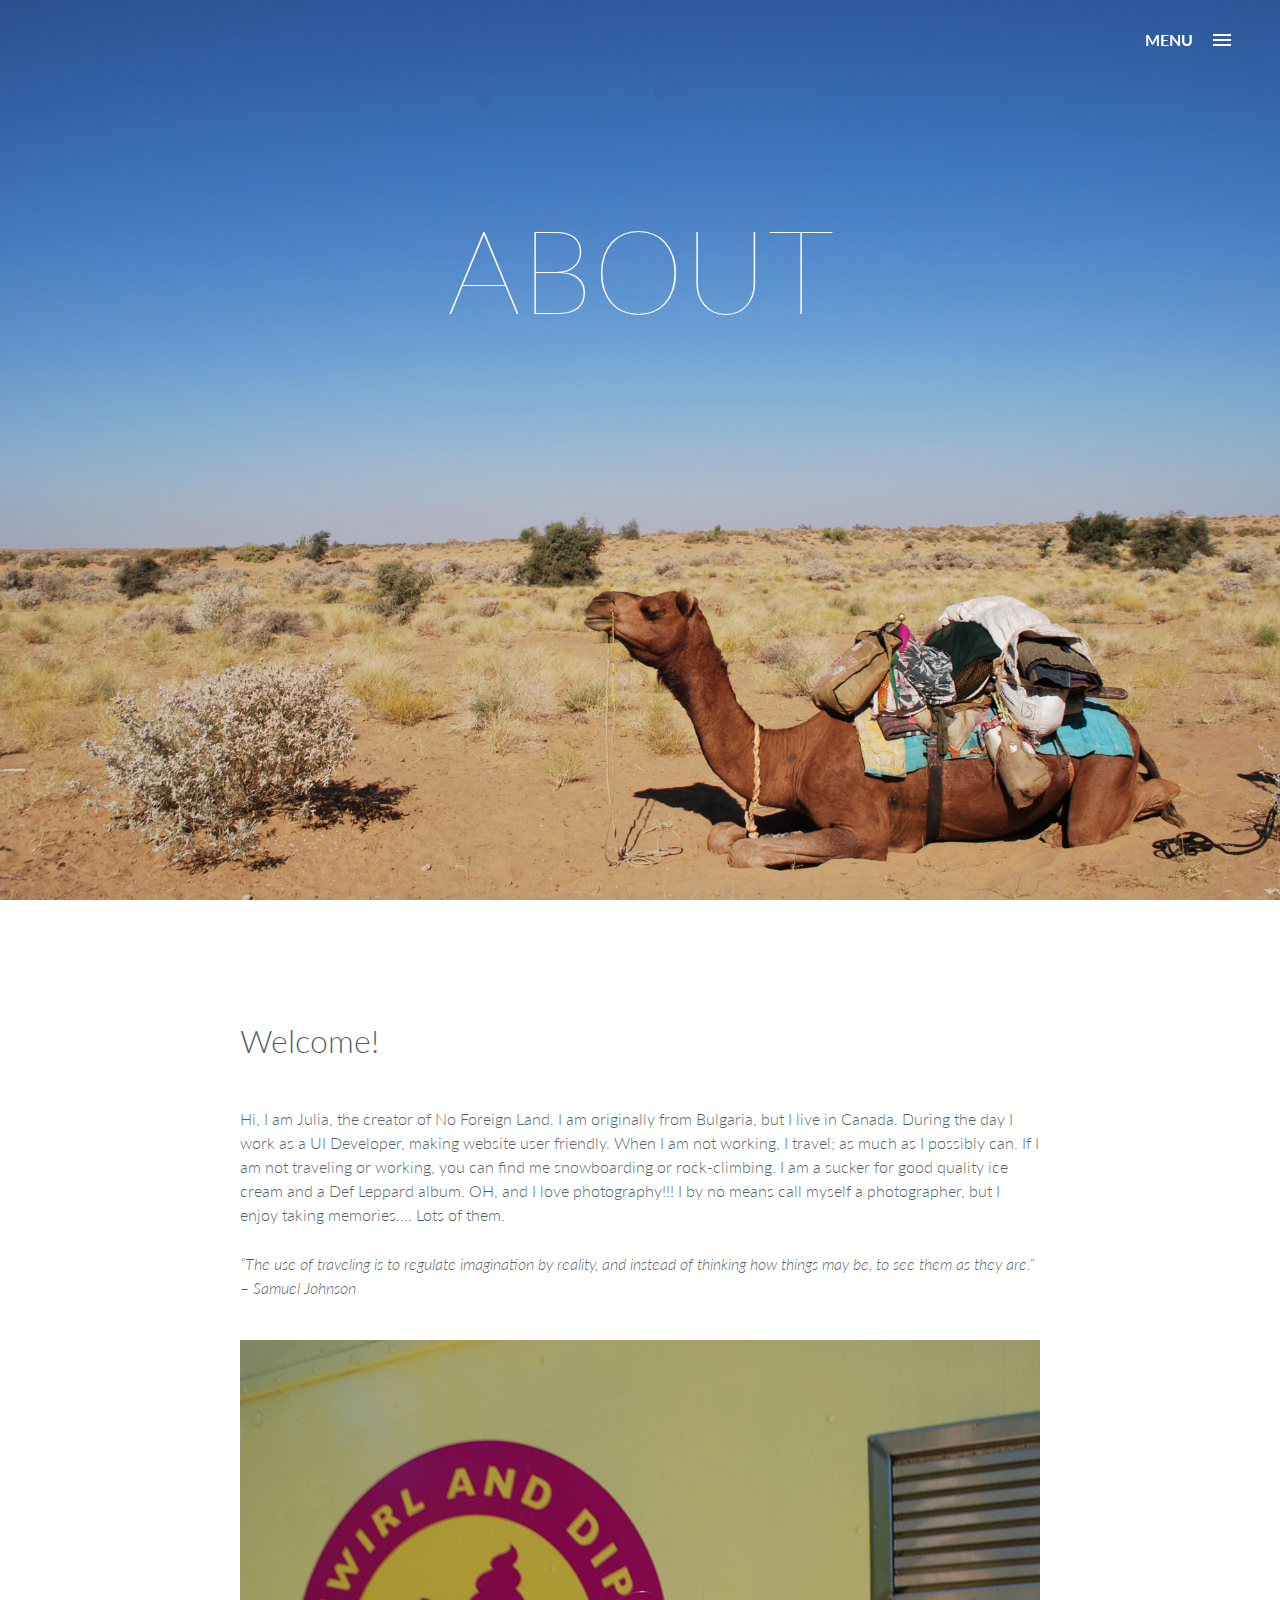
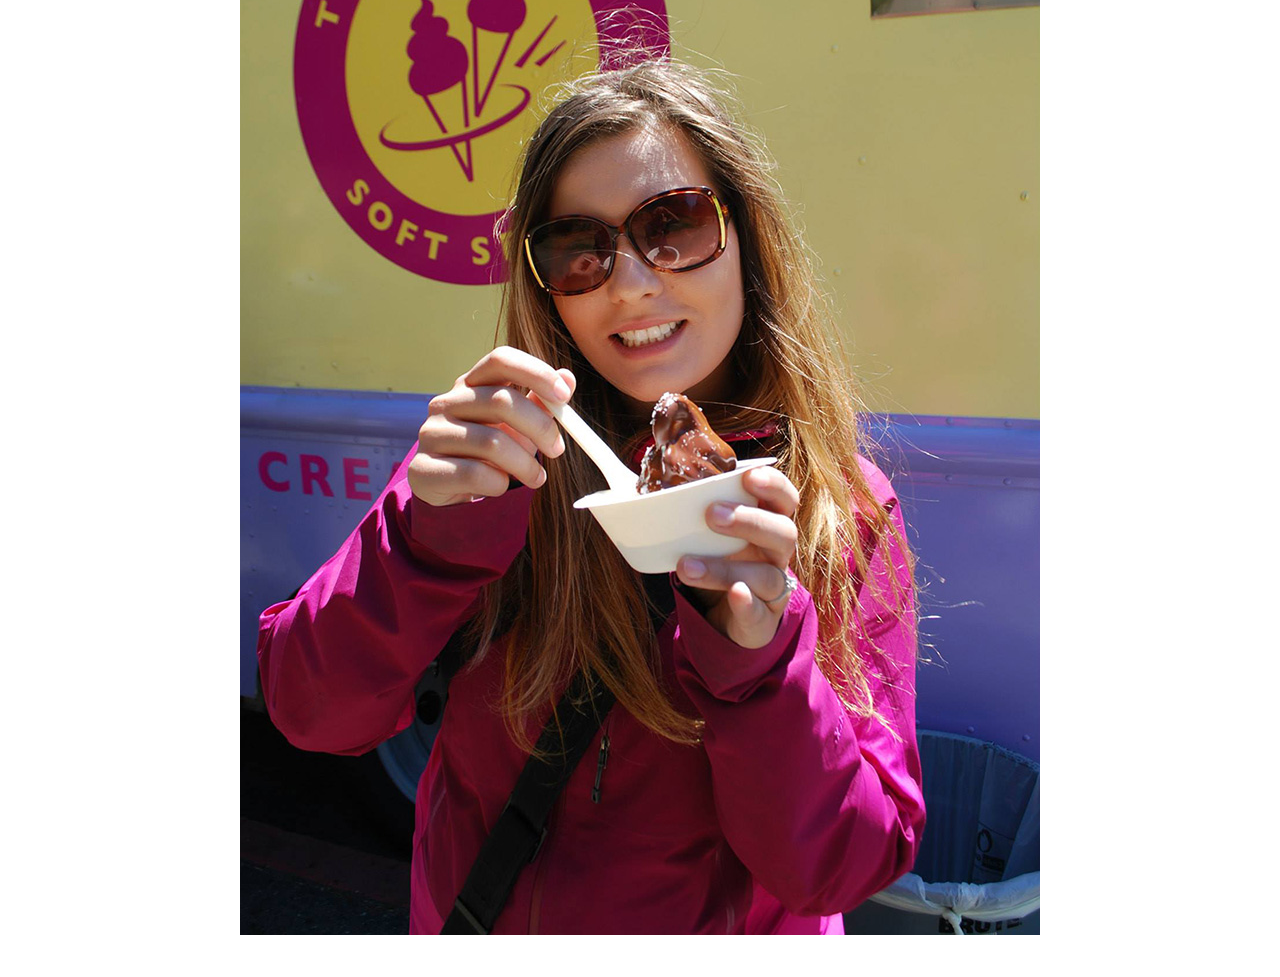
==== commit d1f247af: "Added description and image for about me page" ====
--- a/about.html
+++ b/about.html
@@ -3,12 +3,9 @@
 <head>
 	<meta charset="UTF-8">
 	<meta name="viewport" content="width=device-width, initial-scale=1">
-
 	<link href='http://fonts.googleapis.com/css?family=Lato:400,300,100' rel='stylesheet' type='text/css'>
-
 	<link rel="stylesheet" href="css/reset.css">
 	<link rel="stylesheet" href="css/style.css">
-  	
 	<title>About</title>
 </head>
 <body>
@@ -26,20 +23,20 @@
 
 		</ul>
 	</nav>
-
 	<section class="cd-intro about">
 		<h1 class="hide">ABOUT</h1>
 	</section>
-
 	<main class="cd-main-content">
 		<div class="cd-container about-content">
 			<h3>Welcome!</h3>
-			<p>Hi, I am Julia, the creator of No Foreign Land. I am originally from Bulgaria, but live in Canada. During the day, I work as an UI Developer, making website user friendly. When I am not working, I travel. As much as I possibly can. If I am not traveling or working, you can find me snowboarding on some fresh powder or rock-climbing at my local climbing wall.</p>
+			<p>Hi, I am Julia, the creator of No Foreign Land. I am originally from Bulgaria, but I live in Canada. During the day I work as a UI Developer, making website user friendly. When I am not working, I travel; as much as I possibly can. If I am not traveling or working, you can find me snowboarding or rock-climbing. I am a sucker for good quality ice cream and a Def Leppard album. OH, and I love photography!!! I by no means call myself a photographer, but I enjoy taking memories.... Lots of them.</p>
 			<h4>“The use of traveling is to regulate imagination by reality, and instead of thinking how things may be, to see them as they are.” – Samuel Johnson </h4>
+		</div>
+		<div class="about-img">
+			<img src="img/me.jpg">
 		</div>
 	</main>
 	<script src="js/libs/jquery-2.1.1.js"></script>
-
 	<script type="text/javascript" src="./js/libs/underscore-min.js"></script>
 	<script type="text/javascript" src="./js/libs/backbone-min.js"></script>
 	<script src="js/main.js"></script>
--- a/css/style.css
+++ b/css/style.css
@@ -90,6 +90,11 @@
   font-weight: 300;
   font-size: 1.3em;
   padding-right: 20px;
+}
+.about-img{
+  padding: 40px 0;
+  text-align: center;
+  margin: 0 auto;
 }
 .cd-container:after {
   content: "";
@@ -337,7 +342,7 @@
   background: url("../img/index-background.jpg") no-repeat center center;
 }
 .about{
-  background: url("../img/basics.jpg") no-repeat center center;
+  background: url("../img/about.jpg") no-repeat center center;
 
 }
 .photos{
@@ -391,39 +396,6 @@
 .city-description{
   font-size: 0.9em;
 }
-/*
-.img-wrapper{
-  width: 800px;
-  text-align: center;
-  margin-top:50px;
-  margin: 0 auto;
-
-}
-.img-wrapper li{
- display: block;
- text-align: left;
- cursor: pointer;
- width: 800px;
-}
-
-.img-wrapper li:hover{
-  background: rgba(74, 74, 74, 0.2); 
-}
-.img-wrapper img{
-  max-width: 225px;  
-  padding: 1.5%;
-}
-.img-wrapper h4{
-  float: right;
-  display: inline;
-  width: 500px;
-  margin-top:5%;
-  text-align: left;
-  font-weight: 300;
-}
-*/
-
-
 .cd-intro {
   position: relative;
   height: 100%;
@@ -450,51 +422,4 @@
   font-size: 7.25rem;
   font-weight: 100;
   text-align: center;
-}
-
-/*
-@media only screen and (min-width: 768px) {
-  .cd-intro h1 {
-    font-size: 30px;
-    font-size: 8rem;
-    font-weight: 100;
-    font-family: 'Lato', sans-serif;
-
-  }
-}
-@media only screen and (min-width: 1170px) {
-  .cd-intro {
-    font-weight: 100;
-  }
-}
-@media only screen and (min-width: 1170px) {
-  .cd-main-content p {
-    font-size: 20px;
-    font-size: 1.25rem;
-  }
-}
-
-@media all and (max-width: 835px) and (min-width: 730px){
-  .img-wrapper h4 {
-    width: 400px;
-  }
-}
-@media all and (max-width: 729px) and (min-width: 616px){
-  .img-wrapper h4 {
-    width: 300px;
-  }
-}
-@media all and (max-width: 615px) and (min-width: 555px){
-  .img-wrapper h4 {
-    width: 250px;
-  }
-}
-@media all and (max-width: 555px){
-  .img-wrapper h4 {
-    display: none;
-  }
-  .img-wrapper li{
-    text-align: center;
-  }
-}
-*/+}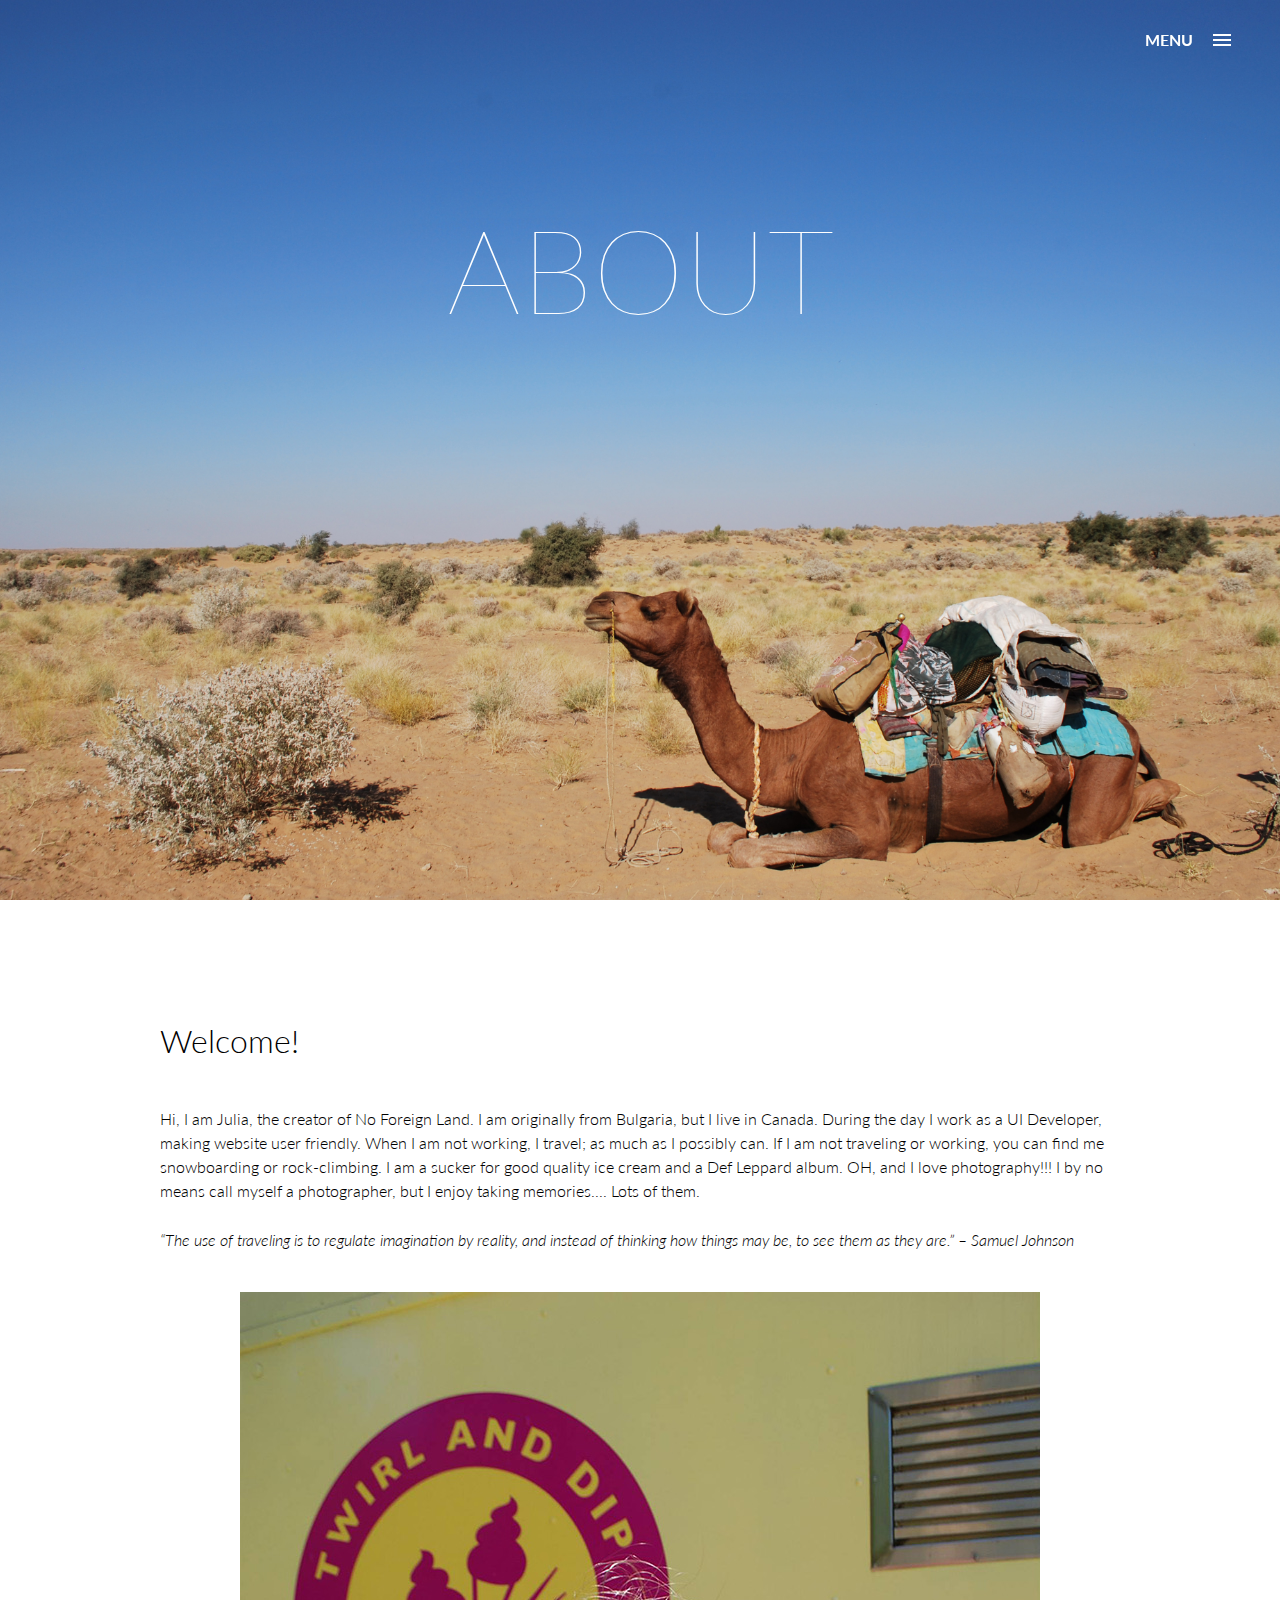
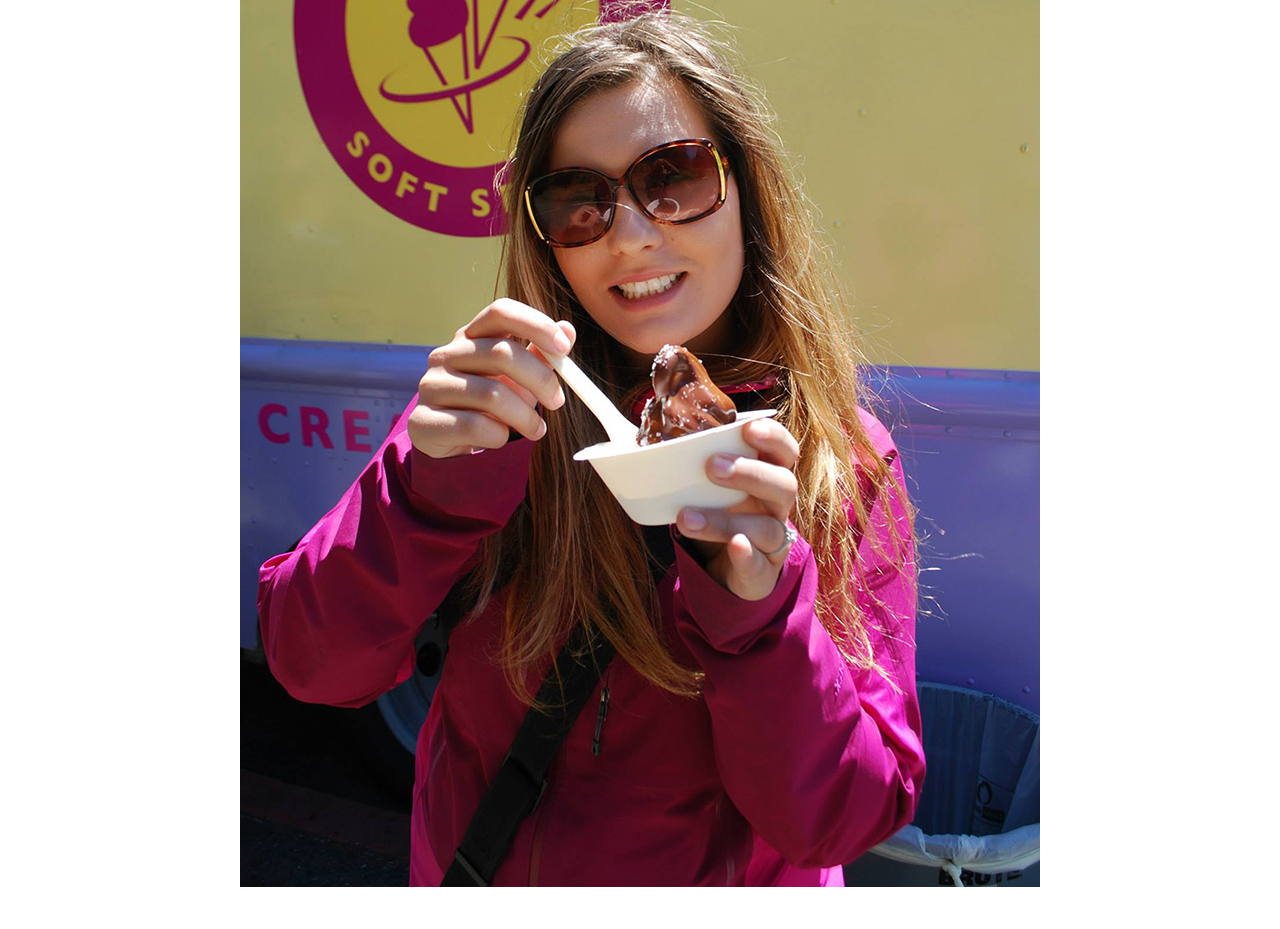
==== commit 27fd0cdf: "Added checkbox continent filters" ====
--- a/about.html
+++ b/about.html
@@ -20,14 +20,13 @@
 			<li><a href="about.html">About</a></li>
 			<li><a href="travel.html">Travel</a></li>
 			<li><a href="photos.html">Photos</a></li>
-
 		</ul>
 	</nav>
 	<section class="cd-intro about">
 		<h1 class="hide">ABOUT</h1>
 	</section>
 	<main class="cd-main-content">
-		<div class="cd-container about-content">
+		<div class="about-content">
 			<h3>Welcome!</h3>
 			<p>Hi, I am Julia, the creator of No Foreign Land. I am originally from Bulgaria, but I live in Canada. During the day I work as a UI Developer, making website user friendly. When I am not working, I travel; as much as I possibly can. If I am not traveling or working, you can find me snowboarding or rock-climbing. I am a sucker for good quality ice cream and a Def Leppard album. OH, and I love photography!!! I by no means call myself a photographer, but I enjoy taking memories.... Lots of them.</p>
 			<h4>“The use of traveling is to regulate imagination by reality, and instead of thinking how things may be, to see them as they are.” – Samuel Johnson </h4>
@@ -37,8 +36,6 @@
 		</div>
 	</main>
 	<script src="js/libs/jquery-2.1.1.js"></script>
-	<script type="text/javascript" src="./js/libs/underscore-min.js"></script>
-	<script type="text/javascript" src="./js/libs/backbone-min.js"></script>
 	<script src="js/main.js"></script>
 </body>
 </html>--- a/css/style.css
+++ b/css/style.css
@@ -4,7 +4,6 @@
 body {
   font-size: 100%;
   font-family: 'Lato', sans-serif;
-  color: rgba(2, 23, 37, 0.7);
   background-color: white;
   font-weight: 100;
 }
@@ -18,19 +17,33 @@
 }
 #arrow-down{
     text-align:center;
-    padding-top:400px;
+    padding-top:500px;
 }
 .city-name{
   font-size: 1.6em;
   text-decoration: underline;
 }
+.cd-photo-container,
 .cd-container {
   width: 90%; 
-  max-width: 800px;
   margin: 0 auto;
   text-align: left;
   padding-top:125px;
   font-weight: 300;
+}
+.cd-container{
+  max-width: 800px;
+}
+.cd-photo-container{
+  max-width: 980px;
+  text-align: center;
+}
+.about-content{
+  margin: 0 auto;
+  text-align: left;
+  padding-top:125px;
+  font-weight: 300;
+  width: 75%; 
 }
 .about-content h3{
   font-size: 2.0em;
@@ -74,8 +87,11 @@
 label{
   margin-right: 5px;
 }
-.check{
+.checkBox{
   margin-top: 40px;
+}
+.tools{
+  margin-bottom: 40px;
 }
 input{
   margin-right: 30px;
@@ -95,6 +111,12 @@
   padding: 40px 0;
   text-align: center;
   margin: 0 auto;
+  width: 90%;
+}
+.about-img img{
+    height: 100%;
+    max-width: 800px;
+    width: 90%;
 }
 .cd-container:after {
   content: "";
@@ -105,11 +127,9 @@
   position: absolute;
   top: 0;
   left: 0;
-  background: rgba(0, 0, 0, 0.95);
   height: 50px;
   width: 100%;
   z-index: 3;
-  box-shadow: 0 1px 2px rgba(0, 0, 0, 0.3);
   -webkit-font-smoothing: antialiased;
   -moz-osx-font-smoothing: grayscale;
 }
@@ -158,7 +178,6 @@
   top: 0;
   height: 100%;
   width: 50px;
-  background-color: #000;
 }
 .cd-primary-nav-trigger .cd-menu-text {
   color: white;
@@ -343,58 +362,57 @@
 }
 .about{
   background: url("../img/about.jpg") no-repeat center center;
-
 }
 .photos{
   background: url("../img/photographs.jpg") no-repeat center center;
-
 }
 .travel{
   background: url("../img/travel.jpg") no-repeat center center;
-
 }
 .city-container{
   color:#4A4A4A;
   background-color: #fff;
-  padding:25px; 
   text-align: left;
-}
-.city-container:active,
-.city-container:hover{
-  background: rgba(74, 74, 74, 0.2); 
-  color: #4A4A4A;
-}
-ul{
-  padding: 0;
-}
-ul li .city-container{
-  cursor: pointer;;
   display: block;
   font-size: 1.2em;
   height: 185px;
+}
+.photo-contain{
+  display: inline;
+  position: relative;
+  padding: 0px 10px;
+}
+#listing{
+  margin-bottom: 100px;
 }
 #listing li{
   list-style-type: none;
   display: block;
   text-align: left;
-    cursor: pointer;
-    max-width: 800px;
+  max-width: 800px;
 }
 .city-thum{
+  float: right;
+  max-width: 225px;
+}
+.city-thum img{
+  width: 100%;
+}
+.details{
   float: left;
-  width: 249px;
-}
-.details{
-  float: right;
   text-align: left;
-  width: 500px;
+  width: 60%;
+  padding-left: 5px;
+  padding-bottom: 5px;
 }
 .city-title{
   padding-bottom: 25px;
   font-size: 1.1em;
 }
 .city-description{
-  font-size: 0.9em;
+  font-size: 0.8em;
+  float: left;
+  padding-right: 3px;
 }
 .cd-intro {
   position: relative;
@@ -422,4 +440,64 @@
   font-size: 7.25rem;
   font-weight: 100;
   text-align: center;
-}+}
+
+/* Media Quries */
+
+ @media only screen and (max-width: 640px){
+   .cd-intro h1 {
+    font-size: 4rem;
+    font-weight: 100;
+    font-family: 'Lato', sans-serif;
+    } 
+    .about-content h4{
+      font-size: 0.8em;
+    }
+    .city-title{
+      text-decoration: underline;
+    }
+}
+@media only screen and (max-width: 694px){
+  .details{
+    width: 50%;
+  }
+} 
+@media only screen and (max-width: 511px){
+  .city-title{
+    font-size: 0.8em;
+    padding-top: 5px;
+  }
+  .details{
+    width: 48%;
+  }
+}  
+@media only screen and (max-width: 491px){
+  .city-description{
+    display: none;
+  }
+  .city-thum{
+    float: left;
+  }
+  .cd-photo-container, .cd-container, .details{
+    width: 50%;
+  }
+  .city-title{
+    font-size: 0.7em;
+    padding-top: 5px;
+  }
+  .details{
+    width: 100%;
+  }
+  .city-container{
+    height: 100px;
+  }
+}
+@media only screen and (max-width: 360px){
+  .cd-photo-container, .cd-container, .details{
+    width: 60%;
+  }
+  .about-content{
+    width: 85%;
+    padding-top: 80px;
+  }
+} 
